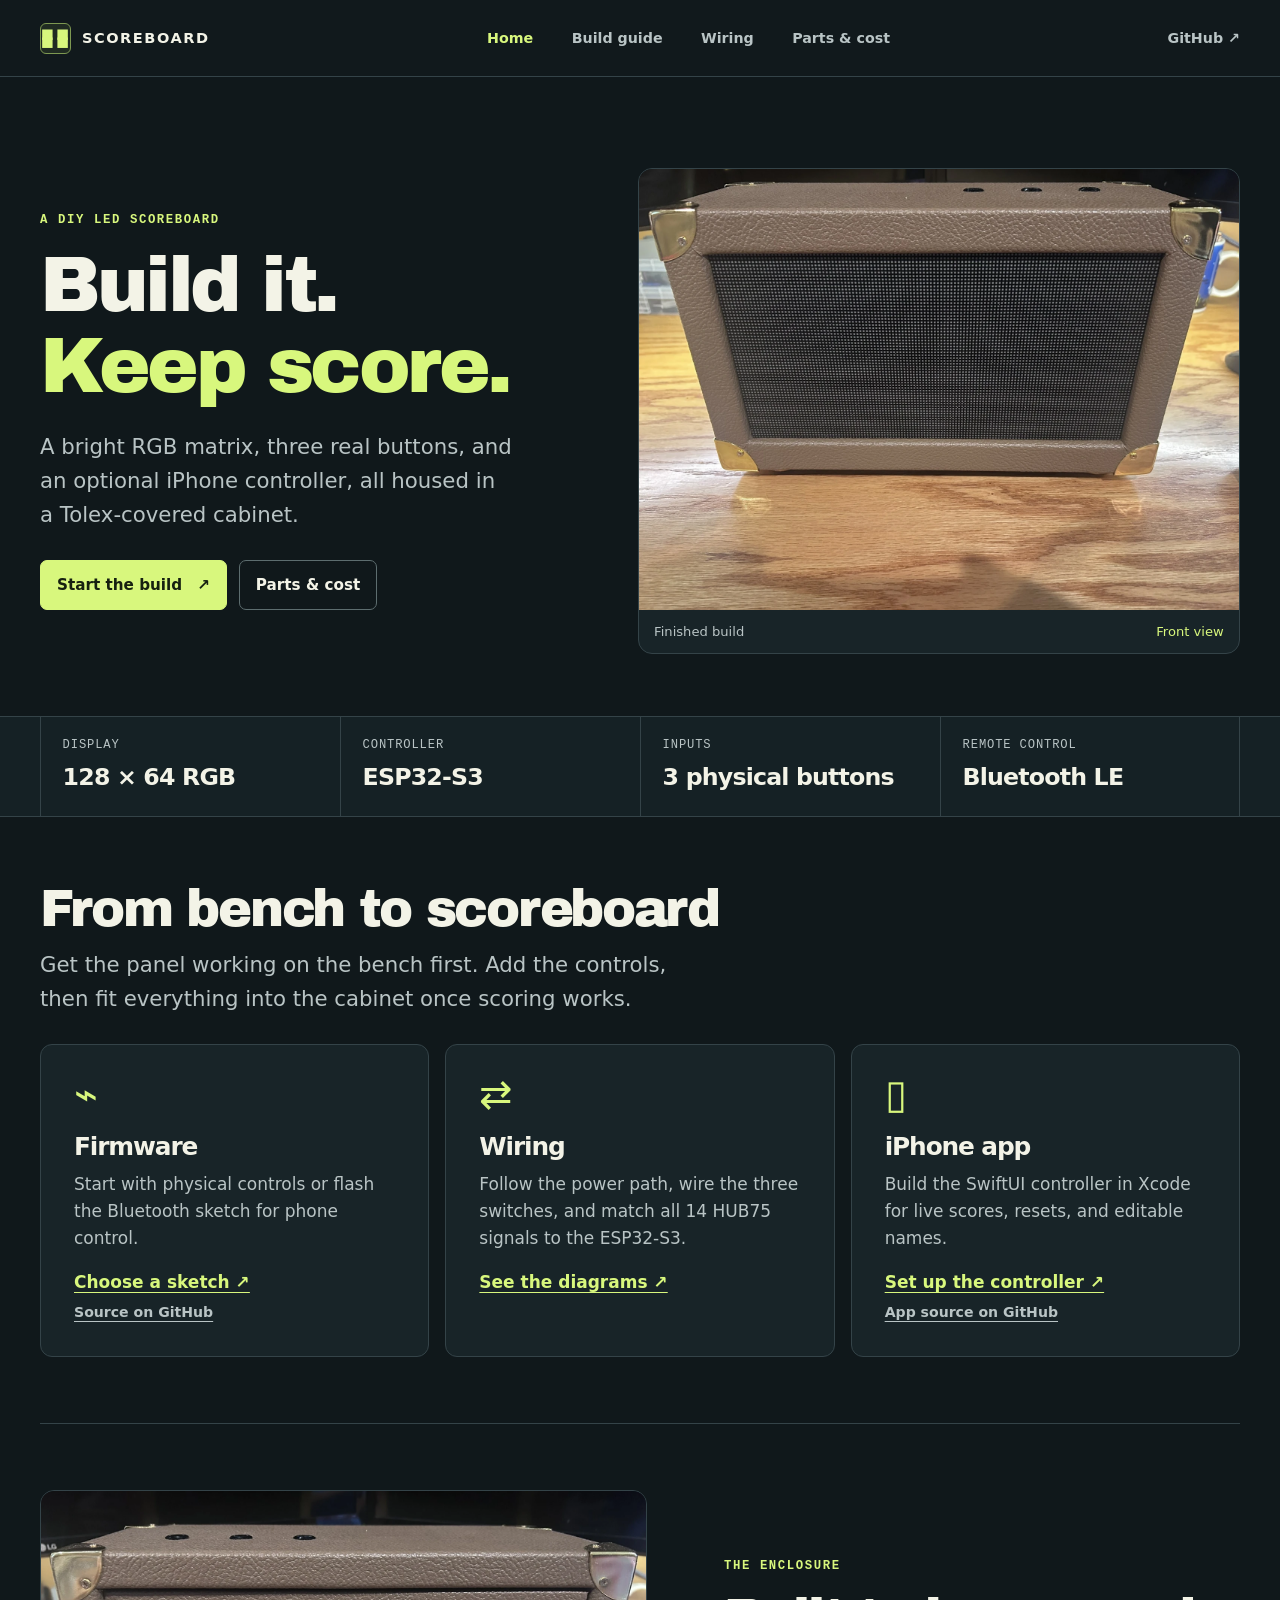
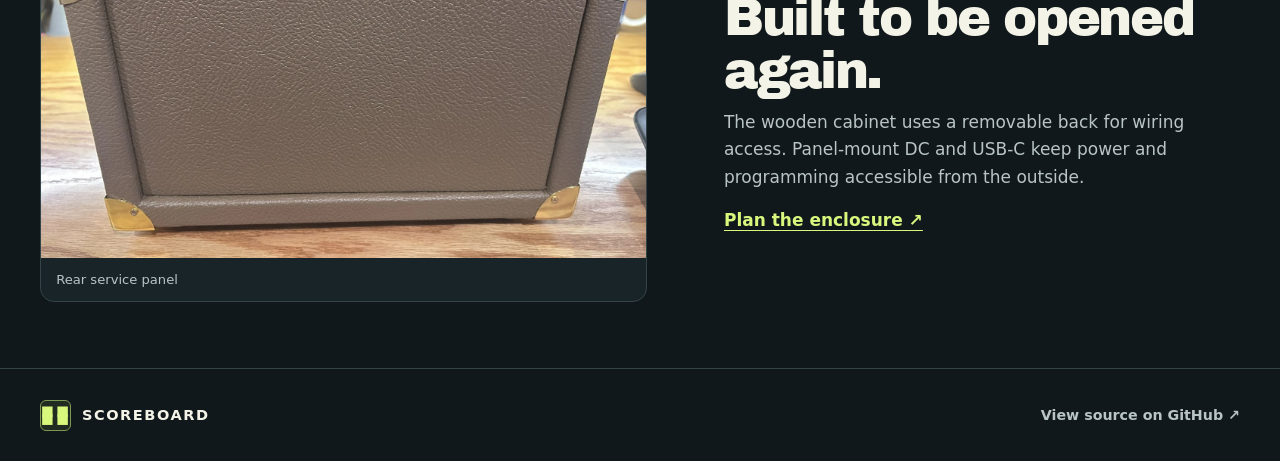
==== index.html @ 29d13664 "Build Scoreboard project website and builder guides" ====
<!doctype html>
<html lang="en"><head><meta charset="utf-8"><meta name="viewport" content="width=device-width, initial-scale=1">
<title>A DIY LED scoreboard · Scoreboard</title><meta name="description" content="Build a Tolex-covered LED scoreboard with an ESP32-S3 and an optional Bluetooth iPhone controller.">
<link rel="canonical" href="https://scoreboard.digitalmf.net/">
<meta property="og:title" content="A DIY LED scoreboard · Scoreboard"><meta property="og:description" content="Build a Tolex-covered LED scoreboard with an ESP32-S3 and an optional Bluetooth iPhone controller."><meta property="og:image" content="https://scoreboard.digitalmf.net/site-assets/scoreboard-front.webp">
<meta name="theme-color" content="#11191c"><link rel="icon" href="ios/ScoreboardController/ScoreboardController/Assets.xcassets/AppIcon.appiconset/AppIcon.png"><link rel="stylesheet" href="site-assets/site.css"></head><body>
<a class="skip" href="#content">Skip to content</a><header class="site-header"><div class="wrap header-inner">
<a class="brand" href="./"><span class="brand-mark" aria-hidden="true">▪▪<br>▪▪</span>SCOREBOARD</a><nav aria-label="Main navigation"><a href="./" aria-current="page">Home</a><a href="build.html">Build guide</a><a href="wiring.html">Wiring</a><a href="parts.html">Parts &amp; cost</a></nav>
<a class="source-link" href="https://github.com/mjf028/scoreboard-pages">GitHub <span aria-hidden="true">↗</span></a></div></header>
<main id="content">
<section class="wrap hero">
<div class="hero-copy"><p class="eyebrow">A DIY LED scoreboard</p><h1>Build it.<br><em>Keep score.</em></h1>
<p class="lede">A bright RGB matrix, three real buttons, and an optional iPhone controller, all housed in a Tolex-covered cabinet.</p>
<div class="actions"><a class="button primary" href="build.html">Start the build <span aria-hidden="true">↗</span></a><a class="button" href="parts.html">Parts &amp; cost</a></div></div>
<figure class="hero-photo"><img src="site-assets/scoreboard-front.webp" alt="Finished brown Tolex scoreboard with gold corner protectors and a dark LED matrix" fetchpriority="high"><figcaption>Finished build <span>Front view</span></figcaption></figure>
</section>
<div class="spec-band"><dl class="wrap specs"><div><dt>Display</dt><dd>128 × 64 RGB</dd></div><div><dt>Controller</dt><dd>ESP32-S3</dd></div><div><dt>Inputs</dt><dd>3 physical buttons</dd></div><div><dt>Remote control</dt><dd>Bluetooth LE</dd></div></dl></div>
<section class="wrap section"><h2>From bench to scoreboard</h2><p class="lede">Get the panel working on the bench first. Add the controls, then fit everything into the cabinet once scoring works.</p>
<div class="card-grid">
<article class="card"><span class="card-icon" aria-hidden="true">⌁</span><h3>Firmware</h3><p>Start with physical controls or flash the Bluetooth sketch for phone control.</p><a href="build.html#firmware">Choose a sketch ↗</a><a class="secondary-link" href="https://github.com/mjf028/scoreboard-pages/tree/main/firmware">Source on GitHub</a></article>
<article class="card"><span class="card-icon" aria-hidden="true">⇄</span><h3>Wiring</h3><p>Follow the power path, wire the three switches, and match all 14 HUB75 signals to the ESP32-S3.</p><a href="wiring.html">See the diagrams ↗</a></article>
<article class="card"><span class="card-icon" aria-hidden="true">▯</span><h3>iPhone app</h3><p>Build the SwiftUI controller in Xcode for live scores, resets, and editable names.</p><a href="build.html#iphone">Set up the controller ↗</a><a class="secondary-link" href="https://github.com/mjf028/scoreboard-pages/tree/main/ios/ScoreboardController">App source on GitHub</a></article>
</div></section>
<section class="wrap section feature"><figure class="detail-photo"><img src="site-assets/scoreboard-rear.webp" alt="Rear of the scoreboard showing the removable Tolex-covered service panel" loading="lazy"><figcaption>Rear service panel</figcaption></figure>
<div><p class="eyebrow">The enclosure</p><h2>Built to be opened again.</h2><p>The wooden cabinet uses a removable back for wiring access. Panel-mount DC and USB-C keep power and programming accessible from the outside.</p><a class="text-link" href="build.html#enclosure">Plan the enclosure ↗</a></div></section></main>
<footer><div class="wrap foot"><a class="brand" href="./"><span class="brand-mark" aria-hidden="true">▪▪<br>▪▪</span>SCOREBOARD</a><a href="https://github.com/mjf028/scoreboard-pages">View source on GitHub ↗</a></div></footer></body></html>
---- site-assets/site.css ----
:root{color-scheme:dark;--ink:#f3f3e7;--muted:#b9c4c5;--bg:#10181b;--surface:#182428;--line:#344348;--lime:#d8f77d;--blue:#a3d8f2;--max:1260px}
*{box-sizing:border-box}html{scroll-behavior:smooth}body{margin:0;background:var(--bg);color:var(--ink);font:17px/1.6 "Segoe UI",system-ui,sans-serif}a{color:var(--lime);text-underline-offset:4px}a:hover{color:#fff}a:focus-visible,button:focus-visible,input:focus-visible,summary:focus-visible{outline:2px solid var(--lime);outline-offset:4px}img{display:block;width:100%;height:auto}figure,dl,dd{margin:0}p{margin:0 0 1rem}h1,h2,h3{margin:0 0 .7rem;line-height:1.04;letter-spacing:-.045em}h1,h2{font-family:"Arial Black","Segoe UI",system-ui,sans-serif;font-weight:900}h1{font-size:clamp(3.25rem,7.7vw,7.75rem)}h1 em{color:var(--lime);font-style:normal}h2{font-size:clamp(2rem,4vw,3.55rem)}h3{font-size:1.55rem}button,input{font:inherit}code{color:var(--blue);overflow-wrap:anywhere}.wrap{width:min(var(--max),calc(100% - 80px));margin-inline:auto}
.skip{position:absolute;left:16px;top:8px;z-index:4;padding:8px 14px;background:var(--bg);transform:translateY(-180%)}.skip:focus{transform:none}.site-header{border-bottom:1px solid var(--line);background:#11191c}.header-inner,.foot{display:flex;align-items:center;justify-content:space-between;gap:18px;min-height:76px}.brand{display:inline-flex;align-items:center;gap:11px;font-weight:900;letter-spacing:.105em;font-size:.91rem;color:var(--ink);text-decoration:none;white-space:nowrap}.brand-mark{display:inline-grid;place-content:center;width:31px;height:31px;border:1px solid #7d9851;border-radius:6px;background:#202b22;color:var(--lime);font:700 21px/.37 system-ui;letter-spacing:1px}.header-inner nav{display:flex;align-items:center;gap:clamp(12px,3vw,40px)}.header-inner nav a,.source-link,.foot>a:last-child{font-size:.89rem;font-weight:650;text-decoration:none;color:var(--muted);white-space:nowrap}.header-inner nav a[aria-current],.source-link:hover,.header-inner nav a:hover{color:var(--lime)}
.hero{display:grid;grid-template-columns:.94fr 1.06fr;gap:clamp(24px,5vw,80px);align-items:center;padding:clamp(42px,7.1vw,106px) 0 62px}.hero-copy{min-width:0}.eyebrow{color:var(--lime);font:700 .77rem/1.4 ui-monospace,"Courier New",monospace;text-transform:uppercase;letter-spacing:.13em;margin:0 0 1rem}.lede{font-size:clamp(1.06rem,1.7vw,1.33rem);color:var(--muted);max-width:49ch}.hero .lede{max-width:35ch;margin-top:1.5rem}.actions{display:flex;gap:12px;flex-wrap:wrap;margin-top:1.7rem}.button{display:inline-flex;align-items:center;gap:15px;justify-content:center;padding:.75rem 1rem;min-height:47px;color:var(--ink);background:transparent;border:1px solid #5d6d6f;border-radius:7px;font-weight:750;font-size:.95rem;text-decoration:none;cursor:pointer}.button:hover{border-color:var(--lime);color:var(--lime)}.primary{background:var(--lime);border-color:var(--lime);color:#162010}.primary:hover{background:#e8ffac;color:#162010}
.hero-photo,.detail-photo,.diagram{border:1px solid var(--line);border-radius:14px;overflow:hidden;background:var(--surface)}.hero-photo img{aspect-ratio:1.36;object-fit:cover}.hero-photo figcaption,.detail-photo figcaption,.diagram figcaption{padding:.69rem .95rem;color:var(--muted);font-size:.82rem;display:flex;justify-content:space-between;gap:8px}.hero-photo figcaption span{color:var(--lime)}
.spec-band{background:#152125;border-block:1px solid var(--line)}.specs{display:grid;grid-template-columns:repeat(4,1fr)}.specs>div{padding:1.25rem 1.35rem;border-left:1px solid var(--line)}.specs>div:last-child{border-right:1px solid var(--line)}.specs dt{font:.76rem/1.35 ui-monospace,monospace;text-transform:uppercase;letter-spacing:.07em;color:var(--muted)}.specs dd{margin-top:5px;font-size:clamp(1rem,2vw,1.48rem);font-weight:800;letter-spacing:-.035em}
.section{padding-block:66px}.card-grid{display:grid;grid-template-columns:repeat(3,1fr);gap:16px;margin-top:28px}.card,.choice>div{padding:clamp(16px,2.7vw,33px);background:var(--surface);border:1px solid var(--line);border-radius:12px}.card-icon{display:block;color:var(--lime);font:2.5rem/1 ui-monospace,monospace;margin-bottom:16px}.card p,.feature p,.guide-content p,.guide-content li{color:var(--muted)}.card a,.text-link,.choice a{font-weight:750}.card .secondary-link{display:block;color:var(--muted);font-size:.88rem;margin-top:5px}.feature{display:grid;grid-template-columns:1fr .85fr;gap:clamp(24px,6vw,95px);align-items:center;border-top:1px solid var(--line)}.feature img{aspect-ratio:1.65;object-fit:cover}.feature .eyebrow{color:var(--lime)}footer{border-top:1px solid var(--line)}.foot{min-height:92px}
.intro{padding-block:58px 34px}.intro h1{font-size:clamp(3.15rem,6.6vw,6.2rem)}.intro .lede{max-width:63ch}.guide-layout{display:grid;grid-template-columns:190px minmax(0,850px);gap:clamp(25px,5vw,77px);padding-bottom:60px}.toc{align-self:start;position:sticky;top:25px;display:grid;gap:11px;padding:14px 0;border-top:1px solid var(--line)}.toc a{color:var(--muted);font-size:.93rem;text-decoration:none}.toc a:hover{color:var(--lime)}.guide-section{padding:28px 0 39px;border-top:1px solid var(--line);scroll-margin-top:20px}.guide-section h2{font-size:clamp(1.75rem,3.35vw,3rem)}.guide-section ol,.guide-section ul{padding-left:1.4rem}.guide-section li+li{margin-top:6px}.choice,.photo-pair{display:grid;grid-template-columns:1fr 1fr;gap:12px;margin:16px 0}.choice>div{padding:18px}.choice h3{font-size:1.13rem}.diagram{margin:19px 0}.diagram figcaption{border-top:1px solid var(--line)}details{margin-top:17px;border:1px solid var(--line);border-radius:8px;padding:12px 14px}summary{cursor:pointer;font-weight:700;color:var(--lime)}.photo-pair img,.pinout{border-radius:5px}.pinout{margin-top:13px}
.table-wrap{max-width:100%;overflow-x:auto;border:1px solid var(--line);border-radius:10px;margin:14px 0}table{border-collapse:collapse;width:100%;text-align:left;font-variant-numeric:tabular-nums}th,td{padding:.72rem .9rem;border-bottom:1px solid var(--line);vertical-align:top}thead th{background:#1d2a2f;color:var(--ink);font-size:.85rem;white-space:nowrap}tbody tr:nth-child(even){background:#152024}tbody tr:last-child>*{border-bottom:0}.pin-table{max-width:430px}.parts-section{padding-top:0}.budget{display:grid;grid-template-columns:minmax(170px,.6fr) 1fr;align-items:center;gap:22px;background:var(--surface);border:1px solid var(--line);border-radius:13px;padding:clamp(19px,3vw,35px);margin-bottom:24px}.budget-total{font-size:clamp(2.75rem,6vw,5rem);font-weight:900;letter-spacing:-.055em;line-height:1;color:var(--lime);margin-bottom:8px}.budget .button{min-height:38px;padding:.3rem .75rem}.small,#budget-detail,.parts-table small{color:var(--muted);font-size:.89rem}.parts-table small{display:block;font-weight:400}.parts-table th>a{font-size:.82rem}.parts-table input{width:6.3rem;padding:.35rem .5rem;border-radius:5px;border:1px solid #687c7f;background:#11191c;color:var(--ink)}.parts-table input:invalid{border-color:#ffb59a}.sr-only{position:absolute;width:1px;height:1px;overflow:hidden;clip-path:inset(50%);white-space:nowrap}
@media(max-width:1050px){.wrap{width:calc(100% - 52px)}.hero h1{font-size:clamp(3.05rem,7.7vw,6.2rem)}}@media(max-width:760px){.wrap{width:calc(100% - 34px)}.header-inner{flex-wrap:wrap;gap:0 16px;padding:12px 0;min-height:0}.header-inner nav{order:3;width:100%;justify-content:space-between;gap:6px;padding-top:12px}.header-inner nav a,.source-link{font-size:.82rem}.hero{grid-template-columns:1fr;padding:35px 0;gap:28px}.hero h1{font-size:clamp(3.7rem,12.3vw,6rem)}.specs{grid-template-columns:repeat(2,1fr)}.specs>div:nth-child(2){border-right:1px solid var(--line)}.specs>div:nth-child(n+3){border-top:1px solid var(--line)}.card-grid,.feature,.guide-layout{grid-template-columns:1fr}.section{padding-block:38px}.parts-section{padding-top:0}.toc{position:static;grid-template-columns:1fr 1fr}.guide-layout{gap:0}.intro{padding-top:39px}.parts-table th,.parts-table td{padding:.55rem .55rem}.parts-table input{width:4.65rem}}@media(max-width:450px){.choice,.budget{grid-template-columns:1fr}.foot>a:last-child{font-size:.77rem}.parts-table th:nth-child(3),.parts-table td:nth-child(3){display:none}.parts-table thead th{white-space:normal}.hero-photo figcaption,.detail-photo figcaption,.diagram figcaption{font-size:.78rem}}@media(prefers-reduced-motion:reduce){html{scroll-behavior:auto}}@media print{.site-header,footer,.toc,.skip{display:none}.wrap{width:100%}body,.spec-band,.guide-section{color:#000;background:#fff}.guide-content p,.guide-content li{color:#000}.guide-layout{display:block}.diagram{break-inside:avoid}a{color:#172e63}}
@font-face{font-family:"Archivo Black";src:url("archivo-black.ttf") format("truetype");font-style:normal;font-weight:900;font-display:swap}
h1,h2{font-family:"Archivo Black","Arial Black","Segoe UI",sans-serif;font-weight:900}
.hero h1{font-size:clamp(3rem,6.05vw,6.15rem)}
@media(max-width:760px){.hero h1{font-size:clamp(2.75rem,10.7vw,5.4rem)}}
@media(max-width:450px){.foot{flex-wrap:wrap;gap:9px 15px;padding-block:18px;min-height:0}.foot>a:last-child{white-space:normal}}
@media(max-width:760px){.guide-layout{grid-template-columns:minmax(0,1fr)}.guide-content{min-width:0}}
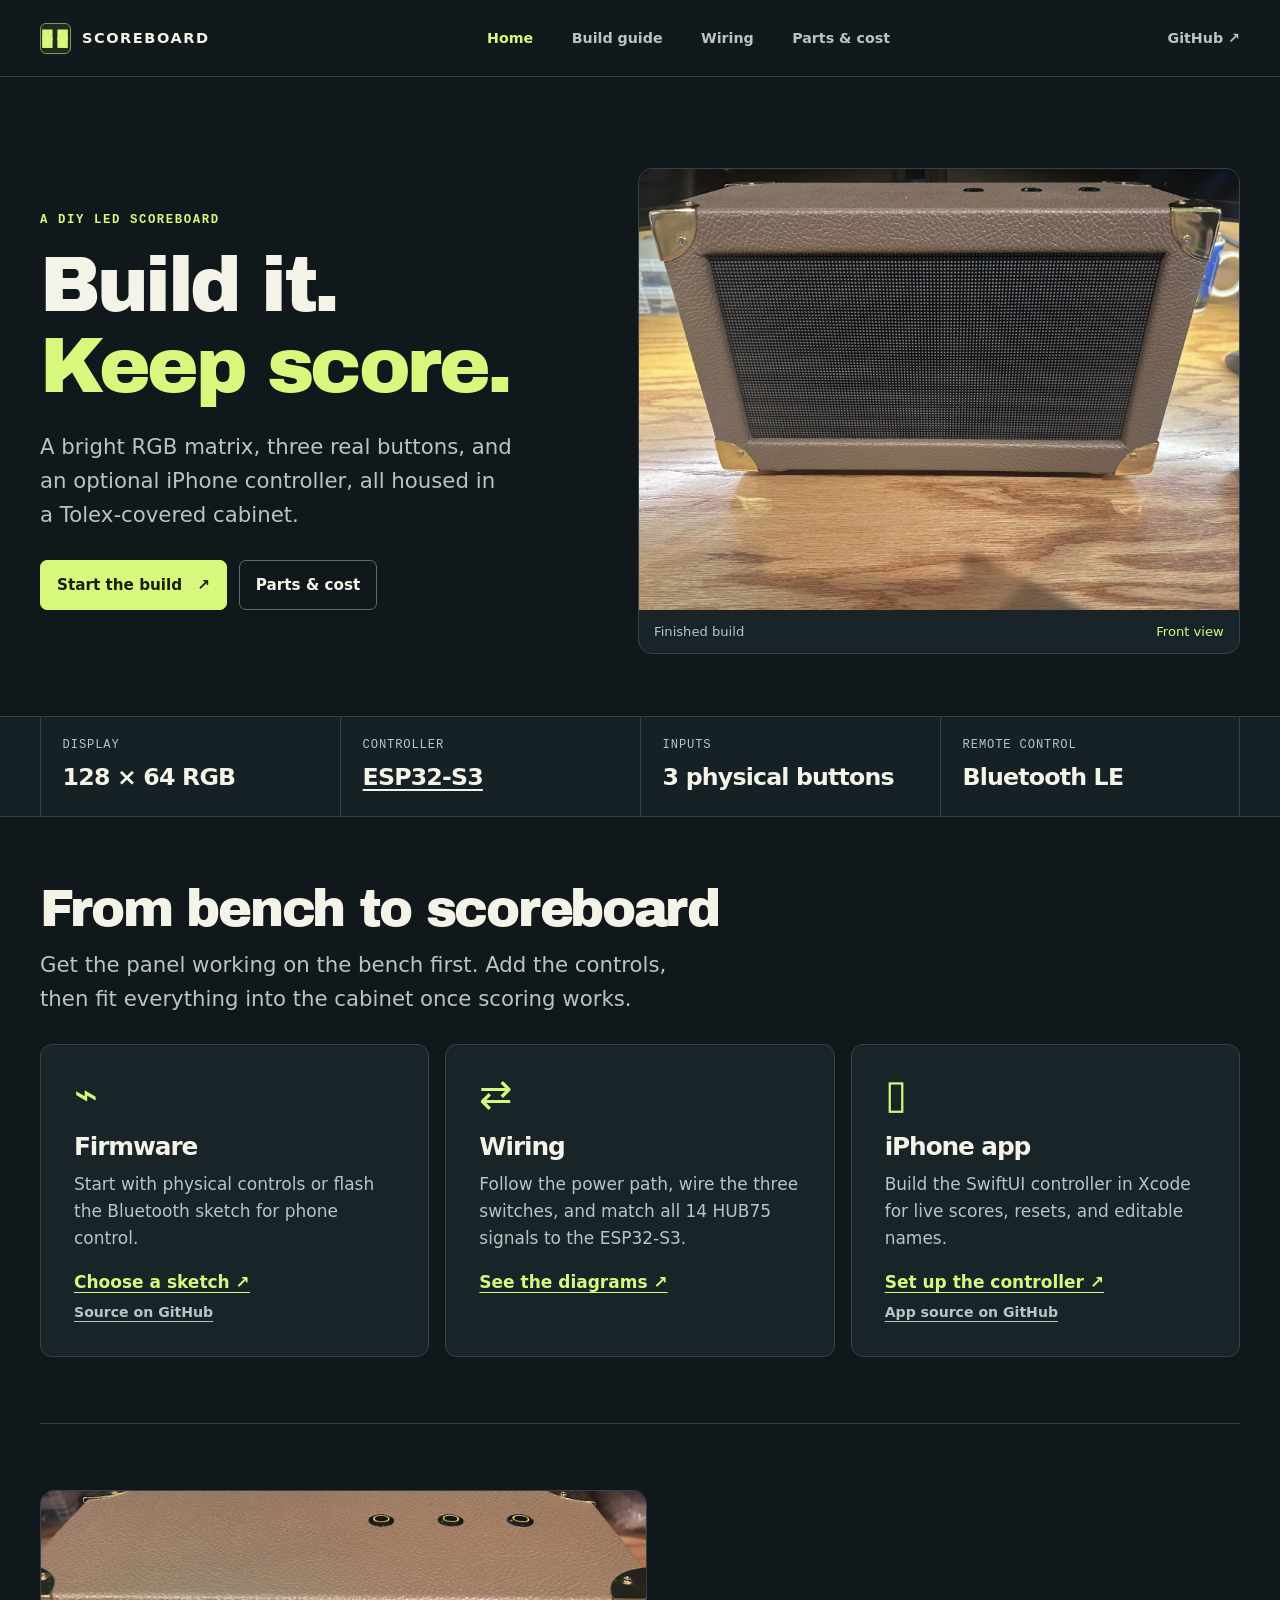
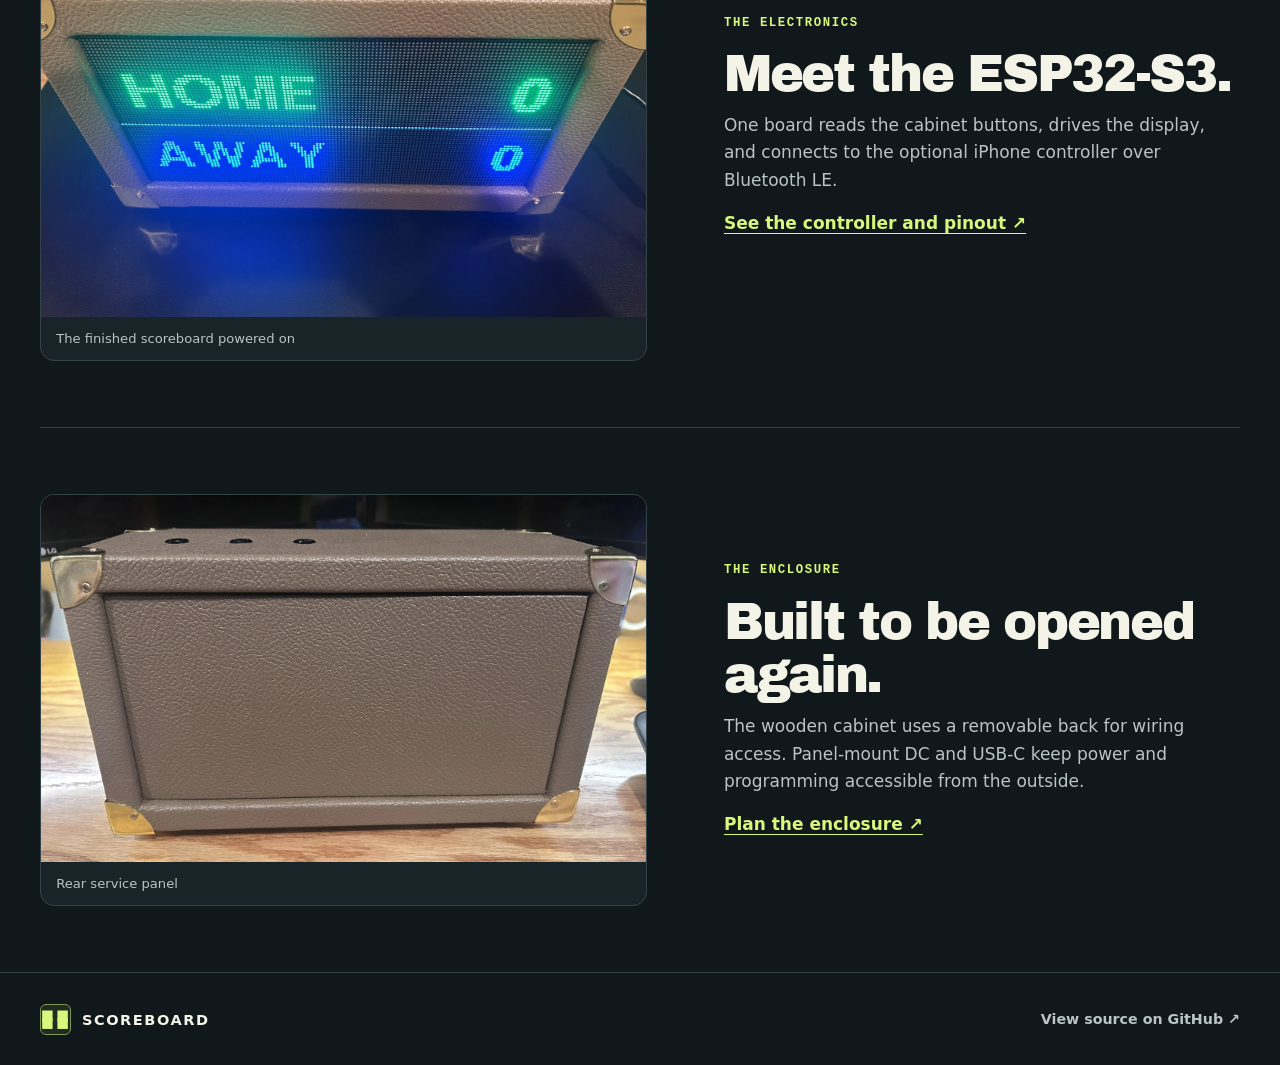
==== commit 739a6427: "Feature ESP32-S3 and restore original scoreboard photos" ====
--- a/index.html
+++ b/index.html
@@ -14,13 +14,16 @@
 <div class="actions"><a class="button primary" href="build.html">Start the build <span aria-hidden="true">↗</span></a><a class="button" href="parts.html">Parts &amp; cost</a></div></div>
 <figure class="hero-photo"><img src="site-assets/scoreboard-front.webp" alt="Finished brown Tolex scoreboard with gold corner protectors and a dark LED matrix" fetchpriority="high"><figcaption>Finished build <span>Front view</span></figcaption></figure>
 </section>
-<div class="spec-band"><dl class="wrap specs"><div><dt>Display</dt><dd>128 × 64 RGB</dd></div><div><dt>Controller</dt><dd>ESP32-S3</dd></div><div><dt>Inputs</dt><dd>3 physical buttons</dd></div><div><dt>Remote control</dt><dd>Bluetooth LE</dd></div></dl></div>
+<div class="spec-band"><dl class="wrap specs"><div><dt>Display</dt><dd>128 × 64 RGB</dd></div><div><dt>Controller</dt><dd><a href="parts.html#esp32">ESP32-S3</a></dd></div><div><dt>Inputs</dt><dd>3 physical buttons</dd></div><div><dt>Remote control</dt><dd>Bluetooth LE</dd></div></dl></div>
 <section class="wrap section"><h2>From bench to scoreboard</h2><p class="lede">Get the panel working on the bench first. Add the controls, then fit everything into the cabinet once scoring works.</p>
 <div class="card-grid">
 <article class="card"><span class="card-icon" aria-hidden="true">⌁</span><h3>Firmware</h3><p>Start with physical controls or flash the Bluetooth sketch for phone control.</p><a href="build.html#firmware">Choose a sketch ↗</a><a class="secondary-link" href="https://github.com/mjf028/scoreboard-pages/tree/main/firmware">Source on GitHub</a></article>
 <article class="card"><span class="card-icon" aria-hidden="true">⇄</span><h3>Wiring</h3><p>Follow the power path, wire the three switches, and match all 14 HUB75 signals to the ESP32-S3.</p><a href="wiring.html">See the diagrams ↗</a></article>
 <article class="card"><span class="card-icon" aria-hidden="true">▯</span><h3>iPhone app</h3><p>Build the SwiftUI controller in Xcode for live scores, resets, and editable names.</p><a href="build.html#iphone">Set up the controller ↗</a><a class="secondary-link" href="https://github.com/mjf028/scoreboard-pages/tree/main/ios/ScoreboardController">App source on GitHub</a></article>
 </div></section>
+<section class="wrap section feature"><figure class="detail-photo powered-photo"><img src="site-assets/scoreboard-powered.webp" alt="Powered-on Tolex-covered scoreboard with HOME in green and AWAY in blue" loading="lazy"><figcaption>The finished scoreboard powered on</figcaption></figure><div><p class="eyebrow">The electronics</p><h2>Meet the ESP32-S3.</h2><p>One board reads the cabinet buttons, drives the display, and connects to the optional iPhone controller over Bluetooth LE.</p><a class="text-link" href="parts.html#esp32">See the controller and pinout ↗</a></div></section>
 <section class="wrap section feature"><figure class="detail-photo"><img src="site-assets/scoreboard-rear.webp" alt="Rear of the scoreboard showing the removable Tolex-covered service panel" loading="lazy"><figcaption>Rear service panel</figcaption></figure>
 <div><p class="eyebrow">The enclosure</p><h2>Built to be opened again.</h2><p>The wooden cabinet uses a removable back for wiring access. Panel-mount DC and USB-C keep power and programming accessible from the outside.</p><a class="text-link" href="build.html#enclosure">Plan the enclosure ↗</a></div></section></main>
-<footer><div class="wrap foot"><a class="brand" href="./"><span class="brand-mark" aria-hidden="true">▪▪<br>▪▪</span>SCOREBOARD</a><a href="https://github.com/mjf028/scoreboard-pages">View source on GitHub ↗</a></div></footer></body></html>+<footer><div class="wrap foot"><a class="brand" href="./"><span class="brand-mark" aria-hidden="true">▪▪<br>▪▪</span>SCOREBOARD</a><a href="https://github.com/mjf028/scoreboard-pages">View source on GitHub ↗</a></div></footer>
+<!-- Cloudflare Web Analytics --><script type='module' src='https://static.cloudflareinsights.com/beacon.min.js' data-cf-beacon='{"token": "d1feea019e6846b0bd269b7d768b5234"}'></script><!-- End Cloudflare Web Analytics -->
+</body></html>
--- a/site-assets/site.css
+++ b/site-assets/site.css
@@ -14,3 +14,9 @@
 @media(max-width:760px){.hero h1{font-size:clamp(2.75rem,10.7vw,5.4rem)}}
 @media(max-width:450px){.foot{flex-wrap:wrap;gap:9px 15px;padding-block:18px;min-height:0}.foot>a:last-child{white-space:normal}}
 @media(max-width:760px){.guide-layout{grid-template-columns:minmax(0,1fr)}.guide-content{min-width:0}}
+
+.board-feature{display:grid;grid-template-columns:minmax(0,1fr) minmax(0,.72fr);gap:clamp(22px,4vw,65px);align-items:center;padding:clamp(18px,3vw,38px);border:1px solid var(--line);border-radius:13px;margin-bottom:24px;background:var(--surface)}
+.board-feature p:not(.eyebrow),.board-specs dt{color:var(--muted)}.board-feature .detail-photo img{aspect-ratio:943/747;object-fit:contain;background:#fff}
+.board-specs{display:grid;grid-template-columns:repeat(3,minmax(0,1fr));gap:8px;margin-top:16px}.board-specs dt{font-size:.8rem}.board-specs dd{font-weight:750}
+.component-photos,.iphone-feature{display:grid;grid-template-columns:repeat(2,minmax(0,1fr));gap:16px;align-items:start;margin:22px 0}.component-photos img{aspect-ratio:1.7;object-fit:cover}.iphone-feature{grid-template-columns:minmax(0,230px) minmax(0,1fr);gap:24px}.iphone-feature figure{max-width:265px}.feature .powered-photo img{aspect-ratio:1.42}.specs dd a{color:inherit}.board-feature[id]{scroll-margin-top:20px}
+@media(max-width:650px){.board-feature,.component-photos,.iphone-feature{grid-template-columns:minmax(0,1fr)}}
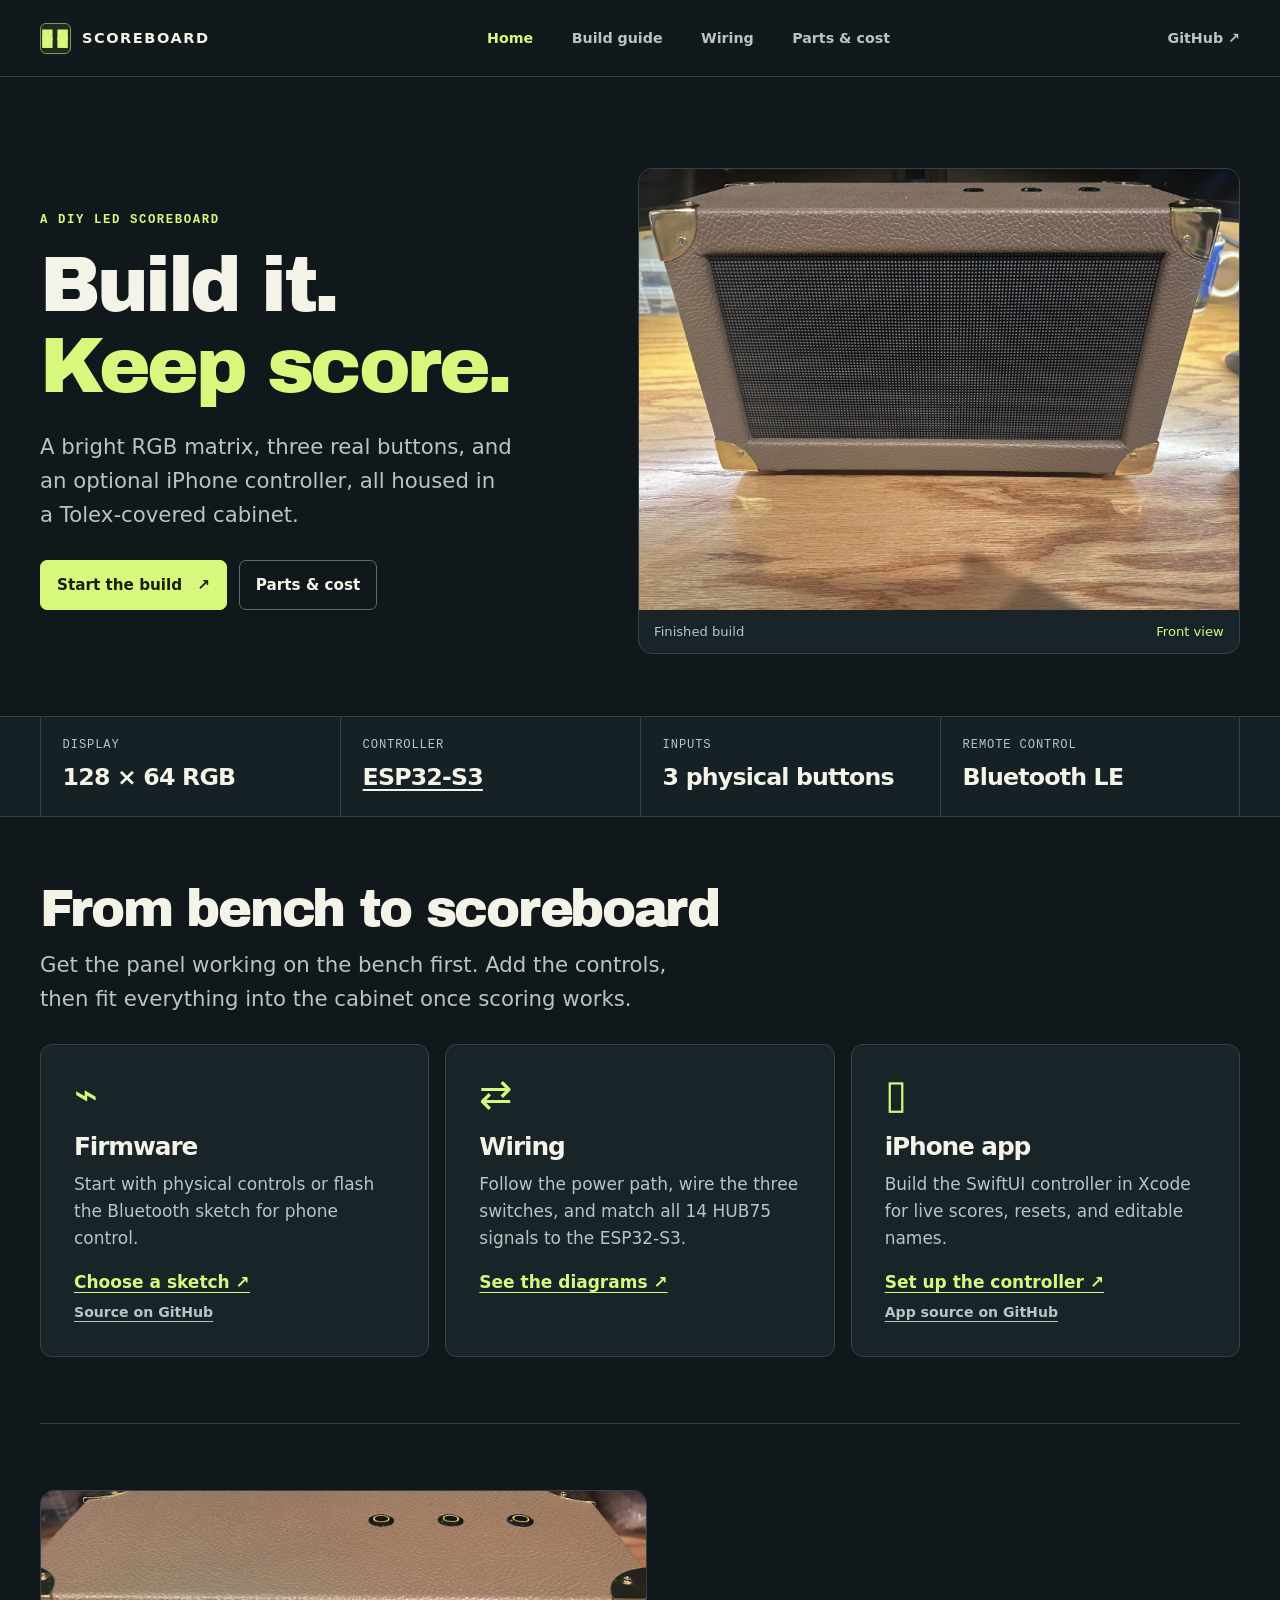
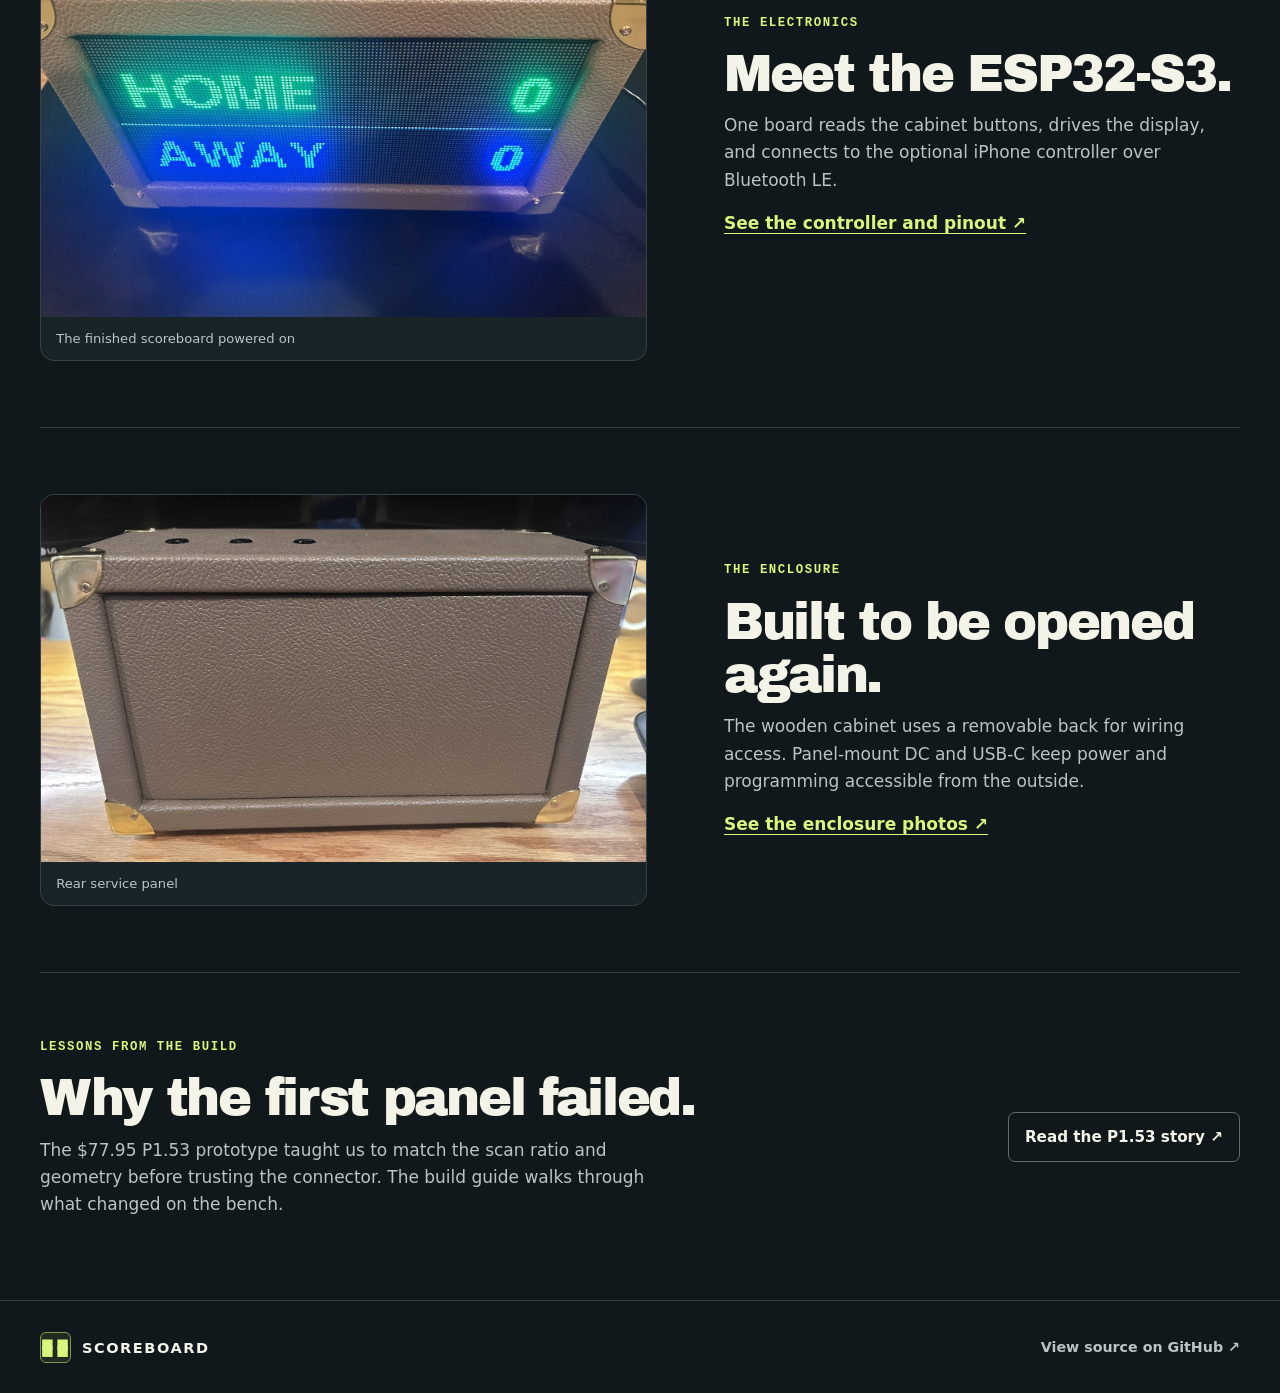
==== commit 3f26c3c4: "Show the finished wiring and document the P1.53 prototype" ====
--- a/index.html
+++ b/index.html
@@ -23,7 +23,8 @@
 </div></section>
 <section class="wrap section feature"><figure class="detail-photo powered-photo"><img src="site-assets/scoreboard-powered.webp" alt="Powered-on Tolex-covered scoreboard with HOME in green and AWAY in blue" loading="lazy"><figcaption>The finished scoreboard powered on</figcaption></figure><div><p class="eyebrow">The electronics</p><h2>Meet the ESP32-S3.</h2><p>One board reads the cabinet buttons, drives the display, and connects to the optional iPhone controller over Bluetooth LE.</p><a class="text-link" href="parts.html#esp32">See the controller and pinout ↗</a></div></section>
 <section class="wrap section feature"><figure class="detail-photo"><img src="site-assets/scoreboard-rear.webp" alt="Rear of the scoreboard showing the removable Tolex-covered service panel" loading="lazy"><figcaption>Rear service panel</figcaption></figure>
-<div><p class="eyebrow">The enclosure</p><h2>Built to be opened again.</h2><p>The wooden cabinet uses a removable back for wiring access. Panel-mount DC and USB-C keep power and programming accessible from the outside.</p><a class="text-link" href="build.html#enclosure">Plan the enclosure ↗</a></div></section></main>
+<div><p class="eyebrow">The enclosure</p><h2>Built to be opened again.</h2><p>The wooden cabinet uses a removable back for wiring access. Panel-mount DC and USB-C keep power and programming accessible from the outside.</p><a class="text-link" href="build.html#enclosure">See the enclosure photos ↗</a></div></section>
+<section class="wrap section build-lesson"><div><p class="eyebrow">Lessons from the build</p><h2>Why the first panel failed.</h2><p>The $77.95 P1.53 prototype taught us to match the scan ratio and geometry before trusting the connector. The build guide walks through what changed on the bench.</p></div><a class="button" href="build.html#panel-history">Read the P1.53 story ↗</a></section></main>
 <footer><div class="wrap foot"><a class="brand" href="./"><span class="brand-mark" aria-hidden="true">▪▪<br>▪▪</span>SCOREBOARD</a><a href="https://github.com/mjf028/scoreboard-pages">View source on GitHub ↗</a></div></footer>
 <!-- Cloudflare Web Analytics --><script type='module' src='https://static.cloudflareinsights.com/beacon.min.js' data-cf-beacon='{"token": "d1feea019e6846b0bd269b7d768b5234"}'></script><!-- End Cloudflare Web Analytics -->
 </body></html>
--- a/site-assets/site.css
+++ b/site-assets/site.css
@@ -20,3 +20,10 @@
 .board-specs{display:grid;grid-template-columns:repeat(3,minmax(0,1fr));gap:8px;margin-top:16px}.board-specs dt{font-size:.8rem}.board-specs dd{font-weight:750}
 .component-photos,.iphone-feature{display:grid;grid-template-columns:repeat(2,minmax(0,1fr));gap:16px;align-items:start;margin:22px 0}.component-photos img{aspect-ratio:1.7;object-fit:cover}.iphone-feature{grid-template-columns:minmax(0,230px) minmax(0,1fr);gap:24px}.iphone-feature figure{max-width:265px}.feature .powered-photo img{aspect-ratio:1.42}.specs dd a{color:inherit}.board-feature[id]{scroll-margin-top:20px}
 @media(max-width:650px){.board-feature,.component-photos,.iphone-feature{grid-template-columns:minmax(0,1fr)}}
+
+.part-photo{display:block;width:min(100%,12rem);margin:.5rem 0;border-radius:8px;overflow:hidden;background:#fff}.part-photo img{aspect-ratio:1.45;object-fit:contain;padding:5px}
+
+.build-gallery,.wiring-gallery{display:grid;gap:14px;margin:20px 0;align-items:stretch}.build-gallery{grid-template-columns:minmax(0,.66fr) minmax(0,1fr)}.wiring-gallery{grid-template-columns:repeat(2,minmax(0,1fr))}
+.build-photo{display:flex;flex-direction:column}.build-photo>a{display:block;flex:1;background:#171c1e}.build-photo img{height:100%;max-height:380px;aspect-ratio:1.3;object-fit:contain}.build-photo figcaption{border-top:1px solid var(--line)}.build-photo.side-ports img{aspect-ratio:1}
+.panel-compare strong{color:var(--lime)}.panel-compare p{margin-bottom:.4rem}.build-lesson{display:flex;align-items:center;justify-content:space-between;gap:20px;border-top:1px solid var(--line)}.build-lesson p:not(.eyebrow){max-width:59ch;color:var(--muted)}.build-lesson>.button{flex-shrink:0}
+@media(max-width:700px){.build-gallery,.wiring-gallery{grid-template-columns:minmax(0,1fr)}.build-lesson{align-items:flex-start;flex-direction:column}}
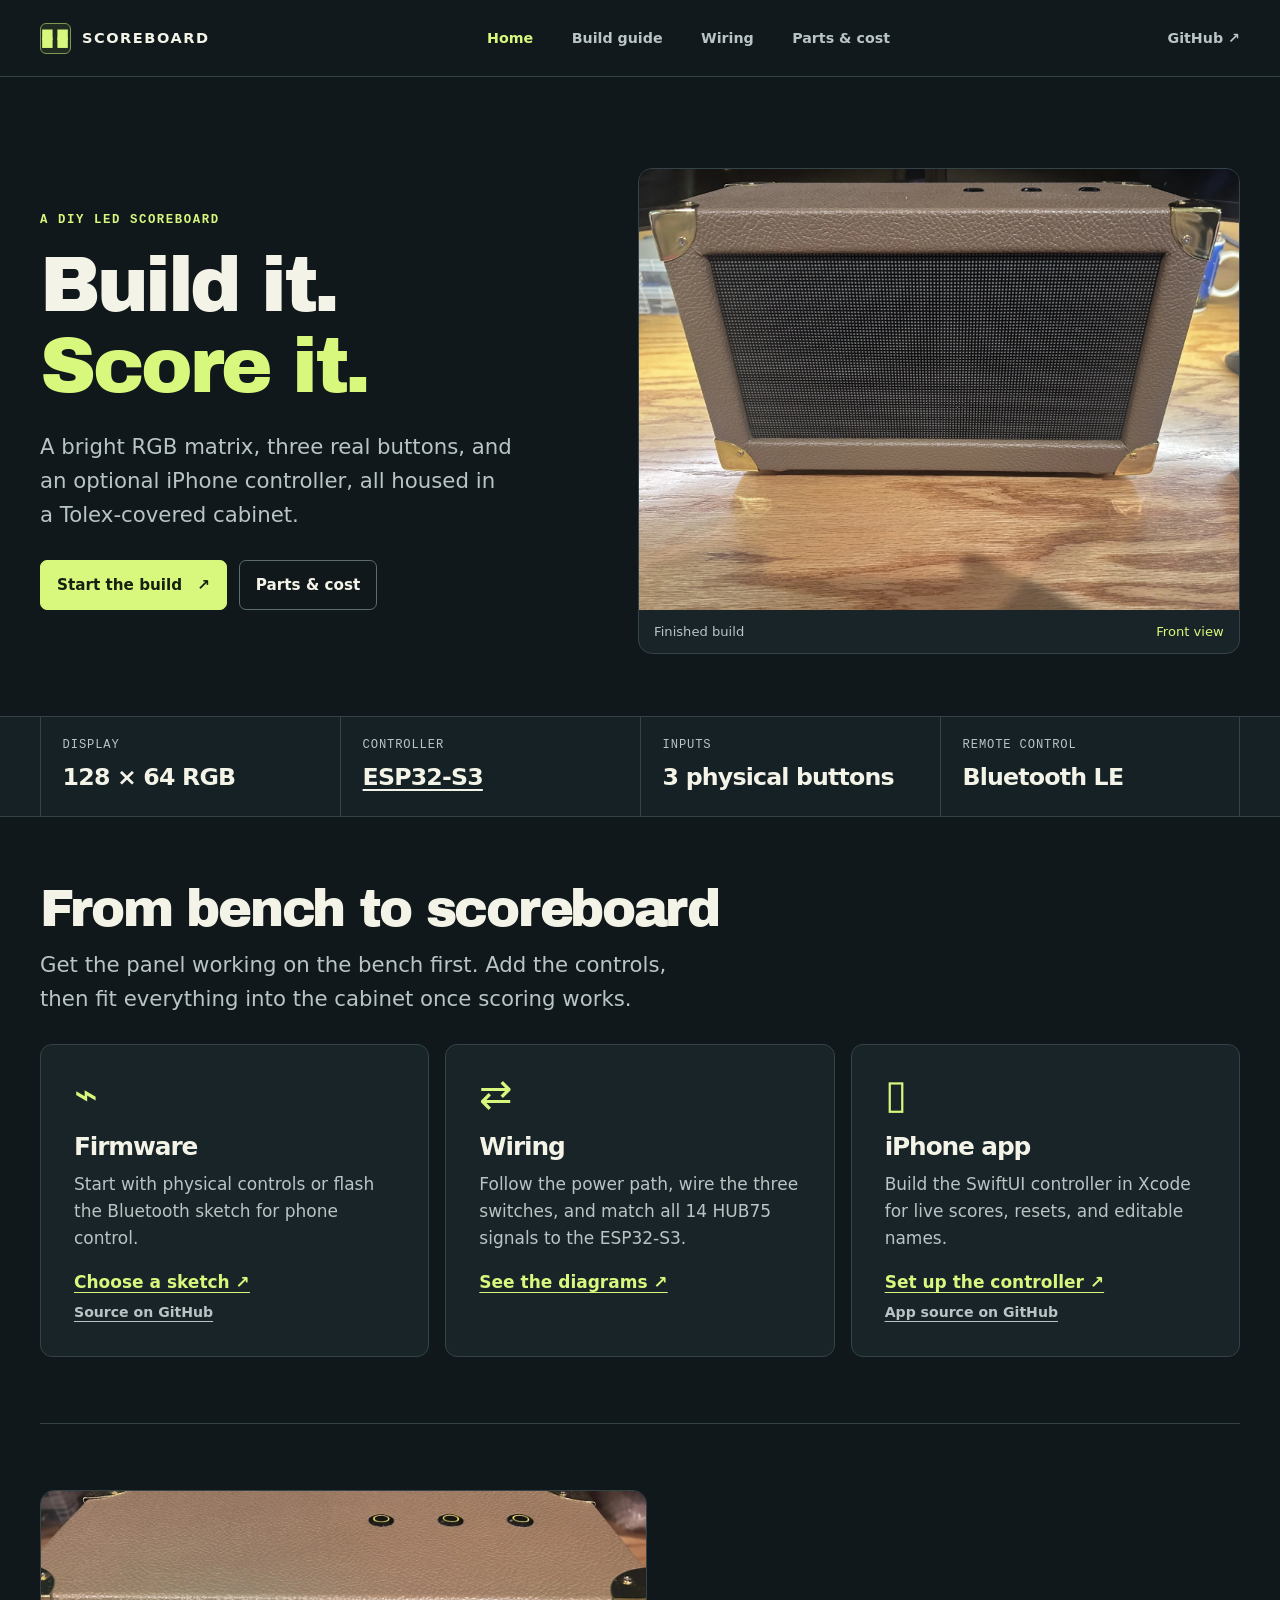
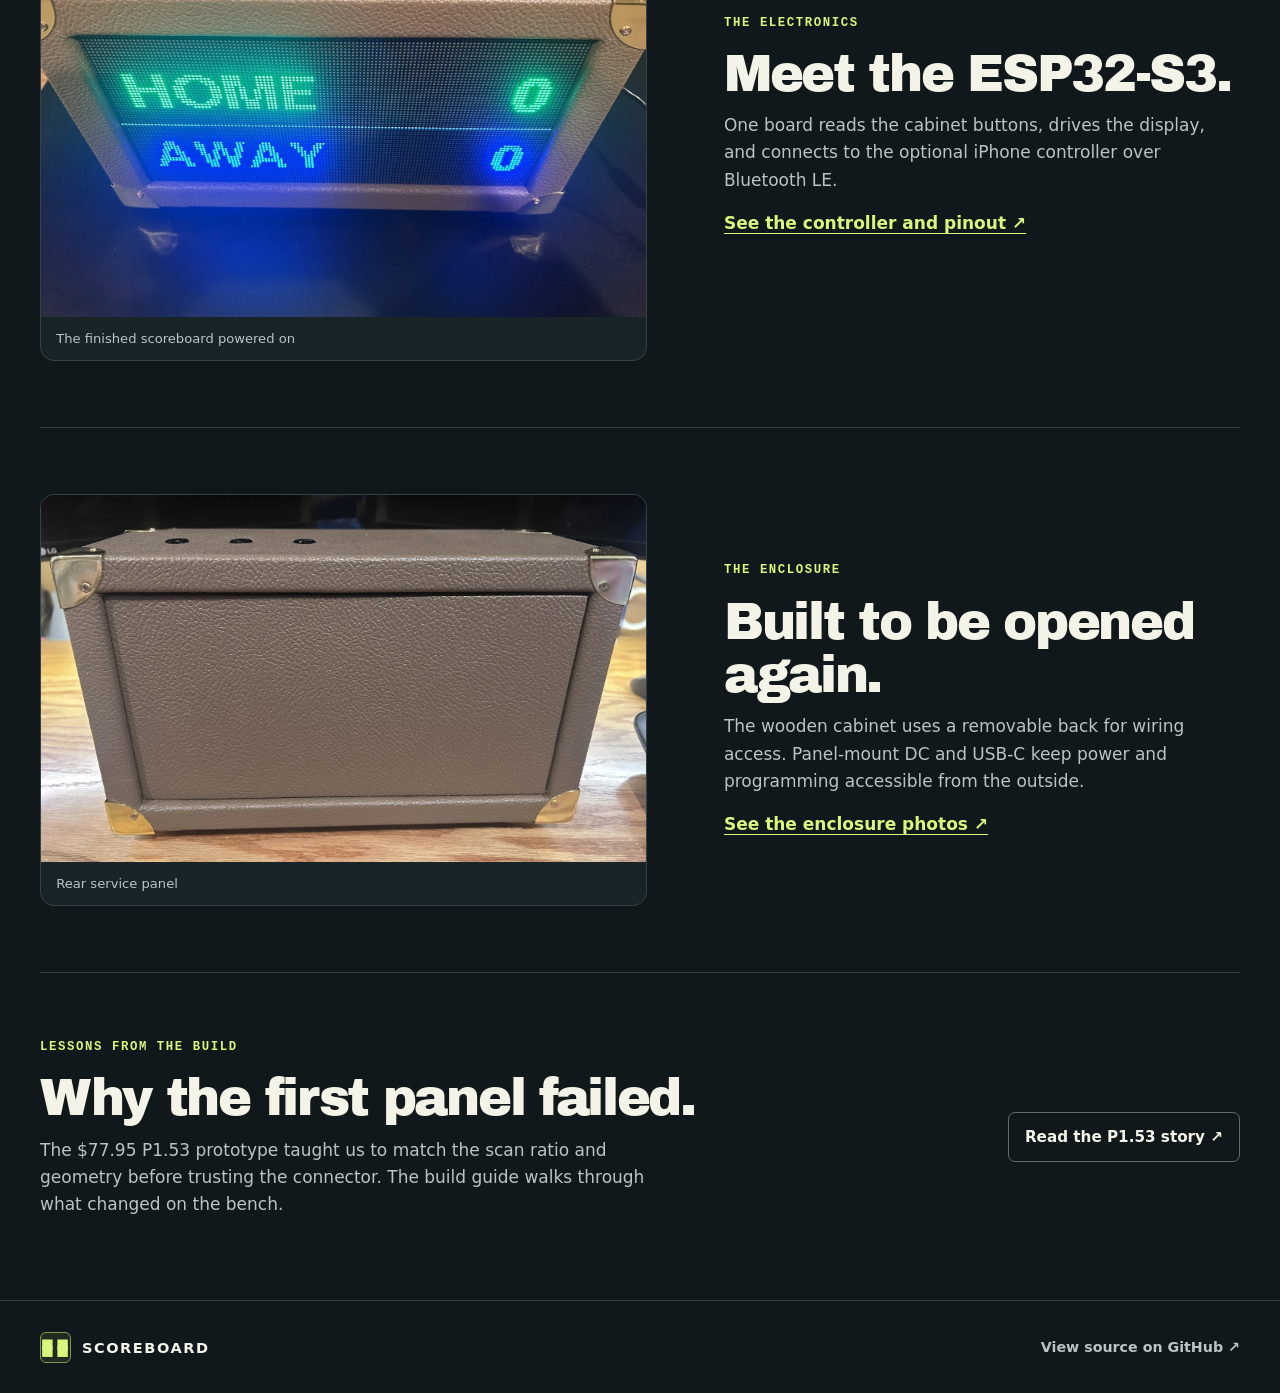
==== commit 2063ba05: "Update the homepage headline" ====
--- a/index.html
+++ b/index.html
@@ -9,7 +9,7 @@
 <a class="source-link" href="https://github.com/mjf028/scoreboard-pages">GitHub <span aria-hidden="true">↗</span></a></div></header>
 <main id="content">
 <section class="wrap hero">
-<div class="hero-copy"><p class="eyebrow">A DIY LED scoreboard</p><h1>Build it.<br><em>Keep score.</em></h1>
+<div class="hero-copy"><p class="eyebrow">A DIY LED scoreboard</p><h1>Build it.<br><em>Score it.</em></h1>
 <p class="lede">A bright RGB matrix, three real buttons, and an optional iPhone controller, all housed in a Tolex-covered cabinet.</p>
 <div class="actions"><a class="button primary" href="build.html">Start the build <span aria-hidden="true">↗</span></a><a class="button" href="parts.html">Parts &amp; cost</a></div></div>
 <figure class="hero-photo"><img src="site-assets/scoreboard-front.webp" alt="Finished brown Tolex scoreboard with gold corner protectors and a dark LED matrix" fetchpriority="high"><figcaption>Finished build <span>Front view</span></figcaption></figure>
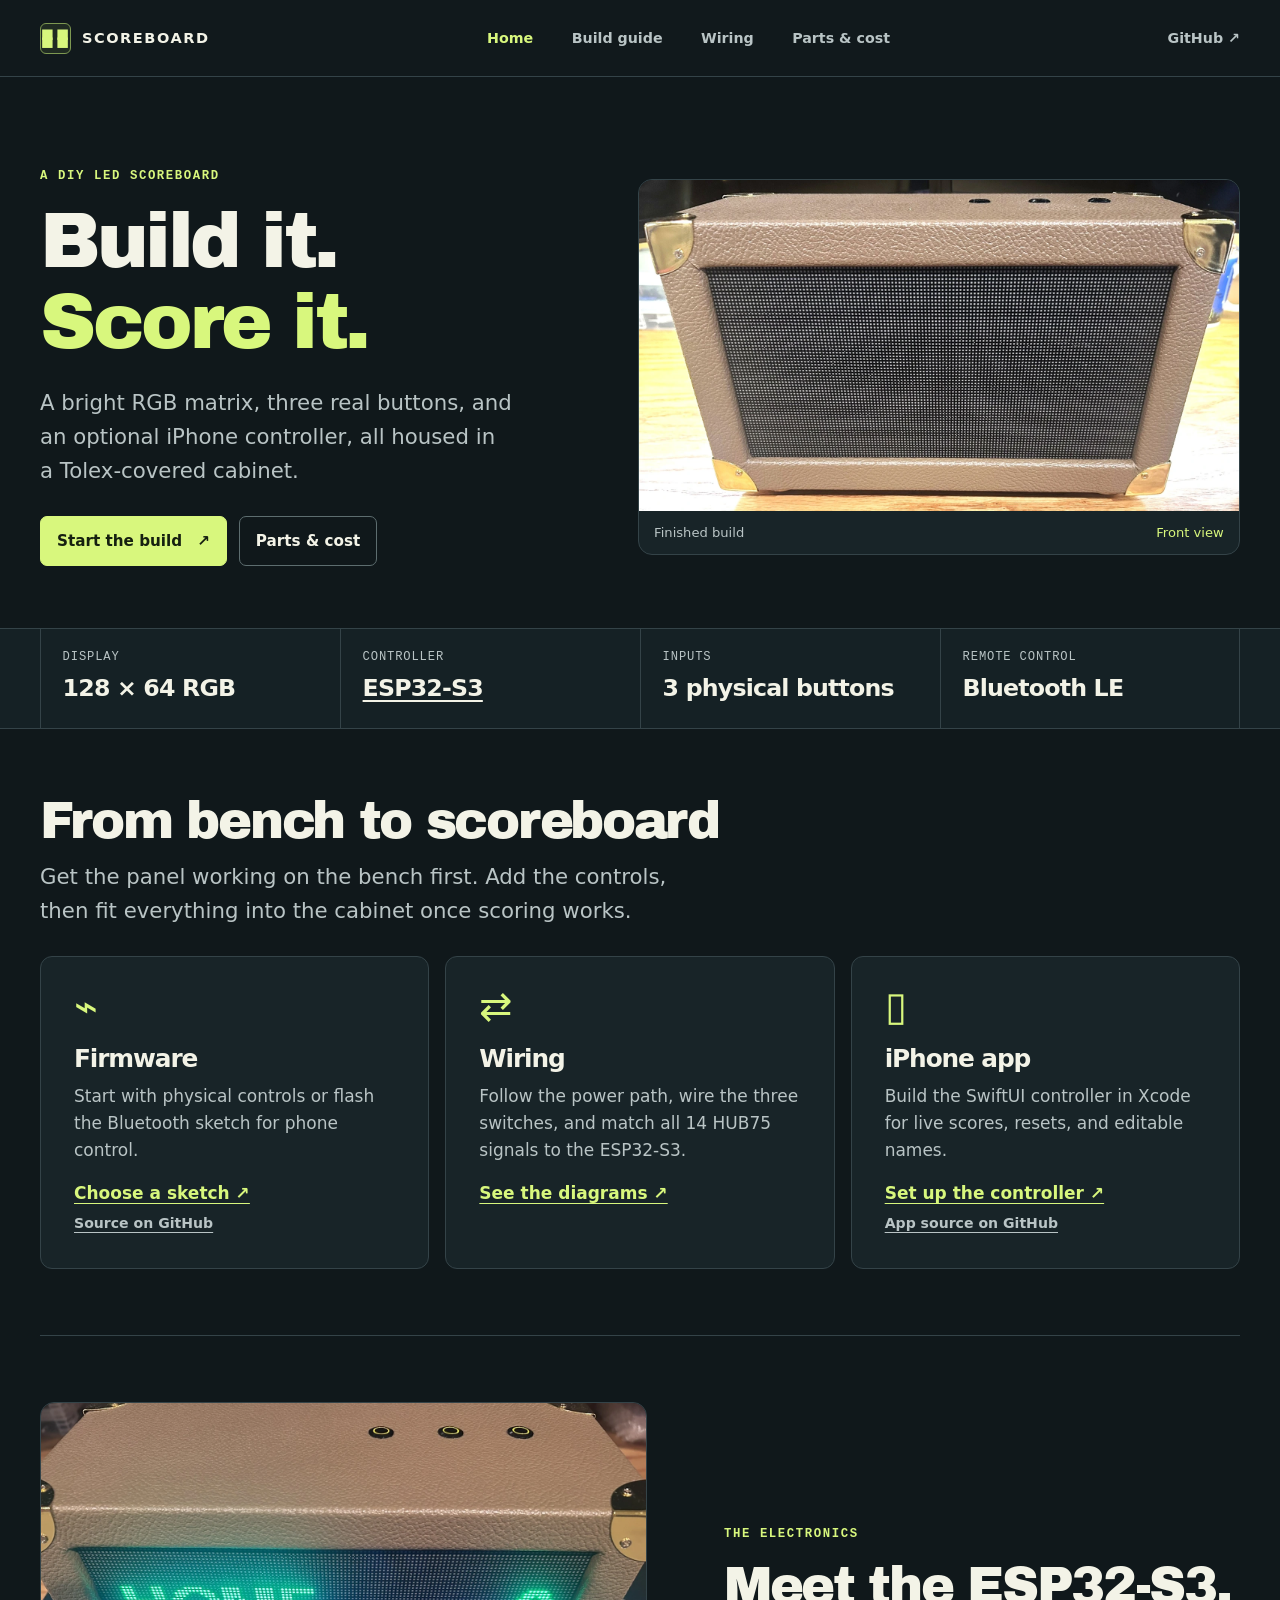
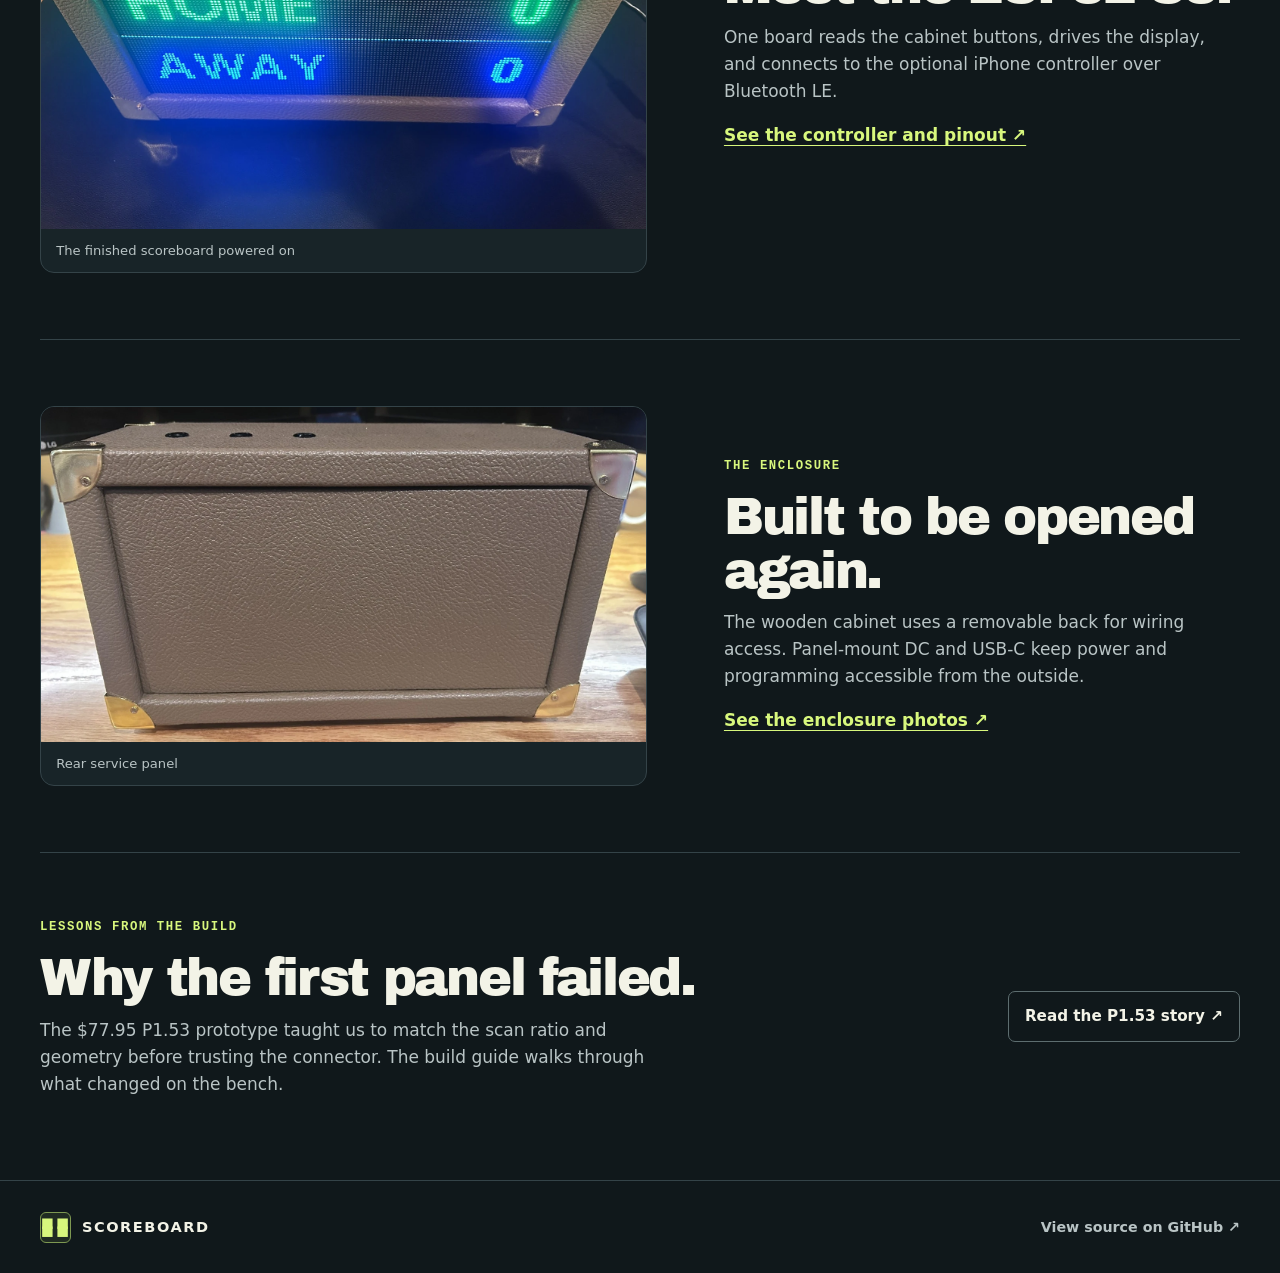
==== commit cf87216e: "Use the updated scoreboard photo crops on the site" ====
--- a/index.html
+++ b/index.html
@@ -2,7 +2,7 @@
 <html lang="en"><head><meta charset="utf-8"><meta name="viewport" content="width=device-width, initial-scale=1">
 <title>A DIY LED scoreboard · Scoreboard</title><meta name="description" content="Build a Tolex-covered LED scoreboard with an ESP32-S3 and an optional Bluetooth iPhone controller.">
 <link rel="canonical" href="https://scoreboard.digitalmf.net/">
-<meta property="og:title" content="A DIY LED scoreboard · Scoreboard"><meta property="og:description" content="Build a Tolex-covered LED scoreboard with an ESP32-S3 and an optional Bluetooth iPhone controller."><meta property="og:image" content="https://scoreboard.digitalmf.net/site-assets/scoreboard-front.webp">
+<meta property="og:title" content="A DIY LED scoreboard · Scoreboard"><meta property="og:description" content="Build a Tolex-covered LED scoreboard with an ESP32-S3 and an optional Bluetooth iPhone controller."><meta property="og:image" content="https://scoreboard.digitalmf.net/site-assets/scoreboard-front.webp?v=b57e929">
 <meta name="theme-color" content="#11191c"><link rel="icon" href="ios/ScoreboardController/ScoreboardController/Assets.xcassets/AppIcon.appiconset/AppIcon.png"><link rel="stylesheet" href="site-assets/site.css"></head><body>
 <a class="skip" href="#content">Skip to content</a><header class="site-header"><div class="wrap header-inner">
 <a class="brand" href="./"><span class="brand-mark" aria-hidden="true">▪▪<br>▪▪</span>SCOREBOARD</a><nav aria-label="Main navigation"><a href="./" aria-current="page">Home</a><a href="build.html">Build guide</a><a href="wiring.html">Wiring</a><a href="parts.html">Parts &amp; cost</a></nav>
@@ -12,7 +12,7 @@
 <div class="hero-copy"><p class="eyebrow">A DIY LED scoreboard</p><h1>Build it.<br><em>Score it.</em></h1>
 <p class="lede">A bright RGB matrix, three real buttons, and an optional iPhone controller, all housed in a Tolex-covered cabinet.</p>
 <div class="actions"><a class="button primary" href="build.html">Start the build <span aria-hidden="true">↗</span></a><a class="button" href="parts.html">Parts &amp; cost</a></div></div>
-<figure class="hero-photo"><img src="site-assets/scoreboard-front.webp" alt="Finished brown Tolex scoreboard with gold corner protectors and a dark LED matrix" fetchpriority="high"><figcaption>Finished build <span>Front view</span></figcaption></figure>
+<figure class="hero-photo"><img src="site-assets/scoreboard-front.webp?v=b57e929" alt="Finished brown Tolex scoreboard with gold corner protectors and a dark LED matrix" fetchpriority="high"><figcaption>Finished build <span>Front view</span></figcaption></figure>
 </section>
 <div class="spec-band"><dl class="wrap specs"><div><dt>Display</dt><dd>128 × 64 RGB</dd></div><div><dt>Controller</dt><dd><a href="parts.html#esp32">ESP32-S3</a></dd></div><div><dt>Inputs</dt><dd>3 physical buttons</dd></div><div><dt>Remote control</dt><dd>Bluetooth LE</dd></div></dl></div>
 <section class="wrap section"><h2>From bench to scoreboard</h2><p class="lede">Get the panel working on the bench first. Add the controls, then fit everything into the cabinet once scoring works.</p>
@@ -22,7 +22,7 @@
 <article class="card"><span class="card-icon" aria-hidden="true">▯</span><h3>iPhone app</h3><p>Build the SwiftUI controller in Xcode for live scores, resets, and editable names.</p><a href="build.html#iphone">Set up the controller ↗</a><a class="secondary-link" href="https://github.com/mjf028/scoreboard-pages/tree/main/ios/ScoreboardController">App source on GitHub</a></article>
 </div></section>
 <section class="wrap section feature"><figure class="detail-photo powered-photo"><img src="site-assets/scoreboard-powered.webp" alt="Powered-on Tolex-covered scoreboard with HOME in green and AWAY in blue" loading="lazy"><figcaption>The finished scoreboard powered on</figcaption></figure><div><p class="eyebrow">The electronics</p><h2>Meet the ESP32-S3.</h2><p>One board reads the cabinet buttons, drives the display, and connects to the optional iPhone controller over Bluetooth LE.</p><a class="text-link" href="parts.html#esp32">See the controller and pinout ↗</a></div></section>
-<section class="wrap section feature"><figure class="detail-photo"><img src="site-assets/scoreboard-rear.webp" alt="Rear of the scoreboard showing the removable Tolex-covered service panel" loading="lazy"><figcaption>Rear service panel</figcaption></figure>
+<section class="wrap section feature"><figure class="detail-photo"><img src="site-assets/scoreboard-rear.webp?v=b57e929" alt="Rear of the scoreboard showing the removable Tolex-covered service panel" loading="lazy"><figcaption>Rear service panel</figcaption></figure>
 <div><p class="eyebrow">The enclosure</p><h2>Built to be opened again.</h2><p>The wooden cabinet uses a removable back for wiring access. Panel-mount DC and USB-C keep power and programming accessible from the outside.</p><a class="text-link" href="build.html#enclosure">See the enclosure photos ↗</a></div></section>
 <section class="wrap section build-lesson"><div><p class="eyebrow">Lessons from the build</p><h2>Why the first panel failed.</h2><p>The $77.95 P1.53 prototype taught us to match the scan ratio and geometry before trusting the connector. The build guide walks through what changed on the bench.</p></div><a class="button" href="build.html#panel-history">Read the P1.53 story ↗</a></section></main>
 <footer><div class="wrap foot"><a class="brand" href="./"><span class="brand-mark" aria-hidden="true">▪▪<br>▪▪</span>SCOREBOARD</a><a href="https://github.com/mjf028/scoreboard-pages">View source on GitHub ↗</a></div></footer>
--- a/site-assets/site.css
+++ b/site-assets/site.css
@@ -2,9 +2,9 @@
 *{box-sizing:border-box}html{scroll-behavior:smooth}body{margin:0;background:var(--bg);color:var(--ink);font:17px/1.6 "Segoe UI",system-ui,sans-serif}a{color:var(--lime);text-underline-offset:4px}a:hover{color:#fff}a:focus-visible,button:focus-visible,input:focus-visible,summary:focus-visible{outline:2px solid var(--lime);outline-offset:4px}img{display:block;width:100%;height:auto}figure,dl,dd{margin:0}p{margin:0 0 1rem}h1,h2,h3{margin:0 0 .7rem;line-height:1.04;letter-spacing:-.045em}h1,h2{font-family:"Arial Black","Segoe UI",system-ui,sans-serif;font-weight:900}h1{font-size:clamp(3.25rem,7.7vw,7.75rem)}h1 em{color:var(--lime);font-style:normal}h2{font-size:clamp(2rem,4vw,3.55rem)}h3{font-size:1.55rem}button,input{font:inherit}code{color:var(--blue);overflow-wrap:anywhere}.wrap{width:min(var(--max),calc(100% - 80px));margin-inline:auto}
 .skip{position:absolute;left:16px;top:8px;z-index:4;padding:8px 14px;background:var(--bg);transform:translateY(-180%)}.skip:focus{transform:none}.site-header{border-bottom:1px solid var(--line);background:#11191c}.header-inner,.foot{display:flex;align-items:center;justify-content:space-between;gap:18px;min-height:76px}.brand{display:inline-flex;align-items:center;gap:11px;font-weight:900;letter-spacing:.105em;font-size:.91rem;color:var(--ink);text-decoration:none;white-space:nowrap}.brand-mark{display:inline-grid;place-content:center;width:31px;height:31px;border:1px solid #7d9851;border-radius:6px;background:#202b22;color:var(--lime);font:700 21px/.37 system-ui;letter-spacing:1px}.header-inner nav{display:flex;align-items:center;gap:clamp(12px,3vw,40px)}.header-inner nav a,.source-link,.foot>a:last-child{font-size:.89rem;font-weight:650;text-decoration:none;color:var(--muted);white-space:nowrap}.header-inner nav a[aria-current],.source-link:hover,.header-inner nav a:hover{color:var(--lime)}
 .hero{display:grid;grid-template-columns:.94fr 1.06fr;gap:clamp(24px,5vw,80px);align-items:center;padding:clamp(42px,7.1vw,106px) 0 62px}.hero-copy{min-width:0}.eyebrow{color:var(--lime);font:700 .77rem/1.4 ui-monospace,"Courier New",monospace;text-transform:uppercase;letter-spacing:.13em;margin:0 0 1rem}.lede{font-size:clamp(1.06rem,1.7vw,1.33rem);color:var(--muted);max-width:49ch}.hero .lede{max-width:35ch;margin-top:1.5rem}.actions{display:flex;gap:12px;flex-wrap:wrap;margin-top:1.7rem}.button{display:inline-flex;align-items:center;gap:15px;justify-content:center;padding:.75rem 1rem;min-height:47px;color:var(--ink);background:transparent;border:1px solid #5d6d6f;border-radius:7px;font-weight:750;font-size:.95rem;text-decoration:none;cursor:pointer}.button:hover{border-color:var(--lime);color:var(--lime)}.primary{background:var(--lime);border-color:var(--lime);color:#162010}.primary:hover{background:#e8ffac;color:#162010}
-.hero-photo,.detail-photo,.diagram{border:1px solid var(--line);border-radius:14px;overflow:hidden;background:var(--surface)}.hero-photo img{aspect-ratio:1.36;object-fit:cover}.hero-photo figcaption,.detail-photo figcaption,.diagram figcaption{padding:.69rem .95rem;color:var(--muted);font-size:.82rem;display:flex;justify-content:space-between;gap:8px}.hero-photo figcaption span{color:var(--lime)}
+.hero-photo,.detail-photo,.diagram{border:1px solid var(--line);border-radius:14px;overflow:hidden;background:var(--surface)}.hero-photo img{aspect-ratio:1983/1092}.hero-photo figcaption,.detail-photo figcaption,.diagram figcaption{padding:.69rem .95rem;color:var(--muted);font-size:.82rem;display:flex;justify-content:space-between;gap:8px}.hero-photo figcaption span{color:var(--lime)}
 .spec-band{background:#152125;border-block:1px solid var(--line)}.specs{display:grid;grid-template-columns:repeat(4,1fr)}.specs>div{padding:1.25rem 1.35rem;border-left:1px solid var(--line)}.specs>div:last-child{border-right:1px solid var(--line)}.specs dt{font:.76rem/1.35 ui-monospace,monospace;text-transform:uppercase;letter-spacing:.07em;color:var(--muted)}.specs dd{margin-top:5px;font-size:clamp(1rem,2vw,1.48rem);font-weight:800;letter-spacing:-.035em}
-.section{padding-block:66px}.card-grid{display:grid;grid-template-columns:repeat(3,1fr);gap:16px;margin-top:28px}.card,.choice>div{padding:clamp(16px,2.7vw,33px);background:var(--surface);border:1px solid var(--line);border-radius:12px}.card-icon{display:block;color:var(--lime);font:2.5rem/1 ui-monospace,monospace;margin-bottom:16px}.card p,.feature p,.guide-content p,.guide-content li{color:var(--muted)}.card a,.text-link,.choice a{font-weight:750}.card .secondary-link{display:block;color:var(--muted);font-size:.88rem;margin-top:5px}.feature{display:grid;grid-template-columns:1fr .85fr;gap:clamp(24px,6vw,95px);align-items:center;border-top:1px solid var(--line)}.feature img{aspect-ratio:1.65;object-fit:cover}.feature .eyebrow{color:var(--lime)}footer{border-top:1px solid var(--line)}.foot{min-height:92px}
+.section{padding-block:66px}.card-grid{display:grid;grid-template-columns:repeat(3,1fr);gap:16px;margin-top:28px}.card,.choice>div{padding:clamp(16px,2.7vw,33px);background:var(--surface);border:1px solid var(--line);border-radius:12px}.card-icon{display:block;color:var(--lime);font:2.5rem/1 ui-monospace,monospace;margin-bottom:16px}.card p,.feature p,.guide-content p,.guide-content li{color:var(--muted)}.card a,.text-link,.choice a{font-weight:750}.card .secondary-link{display:block;color:var(--muted);font-size:.88rem;margin-top:5px}.feature{display:grid;grid-template-columns:1fr .85fr;gap:clamp(24px,6vw,95px);align-items:center;border-top:1px solid var(--line)}.feature img{aspect-ratio:2048/1133;object-fit:cover}.feature .eyebrow{color:var(--lime)}footer{border-top:1px solid var(--line)}.foot{min-height:92px}
 .intro{padding-block:58px 34px}.intro h1{font-size:clamp(3.15rem,6.6vw,6.2rem)}.intro .lede{max-width:63ch}.guide-layout{display:grid;grid-template-columns:190px minmax(0,850px);gap:clamp(25px,5vw,77px);padding-bottom:60px}.toc{align-self:start;position:sticky;top:25px;display:grid;gap:11px;padding:14px 0;border-top:1px solid var(--line)}.toc a{color:var(--muted);font-size:.93rem;text-decoration:none}.toc a:hover{color:var(--lime)}.guide-section{padding:28px 0 39px;border-top:1px solid var(--line);scroll-margin-top:20px}.guide-section h2{font-size:clamp(1.75rem,3.35vw,3rem)}.guide-section ol,.guide-section ul{padding-left:1.4rem}.guide-section li+li{margin-top:6px}.choice,.photo-pair{display:grid;grid-template-columns:1fr 1fr;gap:12px;margin:16px 0}.choice>div{padding:18px}.choice h3{font-size:1.13rem}.diagram{margin:19px 0}.diagram figcaption{border-top:1px solid var(--line)}details{margin-top:17px;border:1px solid var(--line);border-radius:8px;padding:12px 14px}summary{cursor:pointer;font-weight:700;color:var(--lime)}.photo-pair img,.pinout{border-radius:5px}.pinout{margin-top:13px}
 .table-wrap{max-width:100%;overflow-x:auto;border:1px solid var(--line);border-radius:10px;margin:14px 0}table{border-collapse:collapse;width:100%;text-align:left;font-variant-numeric:tabular-nums}th,td{padding:.72rem .9rem;border-bottom:1px solid var(--line);vertical-align:top}thead th{background:#1d2a2f;color:var(--ink);font-size:.85rem;white-space:nowrap}tbody tr:nth-child(even){background:#152024}tbody tr:last-child>*{border-bottom:0}.pin-table{max-width:430px}.parts-section{padding-top:0}.budget{display:grid;grid-template-columns:minmax(170px,.6fr) 1fr;align-items:center;gap:22px;background:var(--surface);border:1px solid var(--line);border-radius:13px;padding:clamp(19px,3vw,35px);margin-bottom:24px}.budget-total{font-size:clamp(2.75rem,6vw,5rem);font-weight:900;letter-spacing:-.055em;line-height:1;color:var(--lime);margin-bottom:8px}.budget .button{min-height:38px;padding:.3rem .75rem}.small,#budget-detail,.parts-table small{color:var(--muted);font-size:.89rem}.parts-table small{display:block;font-weight:400}.parts-table th>a{font-size:.82rem}.parts-table input{width:6.3rem;padding:.35rem .5rem;border-radius:5px;border:1px solid #687c7f;background:#11191c;color:var(--ink)}.parts-table input:invalid{border-color:#ffb59a}.sr-only{position:absolute;width:1px;height:1px;overflow:hidden;clip-path:inset(50%);white-space:nowrap}
 @media(max-width:1050px){.wrap{width:calc(100% - 52px)}.hero h1{font-size:clamp(3.05rem,7.7vw,6.2rem)}}@media(max-width:760px){.wrap{width:calc(100% - 34px)}.header-inner{flex-wrap:wrap;gap:0 16px;padding:12px 0;min-height:0}.header-inner nav{order:3;width:100%;justify-content:space-between;gap:6px;padding-top:12px}.header-inner nav a,.source-link{font-size:.82rem}.hero{grid-template-columns:1fr;padding:35px 0;gap:28px}.hero h1{font-size:clamp(3.7rem,12.3vw,6rem)}.specs{grid-template-columns:repeat(2,1fr)}.specs>div:nth-child(2){border-right:1px solid var(--line)}.specs>div:nth-child(n+3){border-top:1px solid var(--line)}.card-grid,.feature,.guide-layout{grid-template-columns:1fr}.section{padding-block:38px}.parts-section{padding-top:0}.toc{position:static;grid-template-columns:1fr 1fr}.guide-layout{gap:0}.intro{padding-top:39px}.parts-table th,.parts-table td{padding:.55rem .55rem}.parts-table input{width:4.65rem}}@media(max-width:450px){.choice,.budget{grid-template-columns:1fr}.foot>a:last-child{font-size:.77rem}.parts-table th:nth-child(3),.parts-table td:nth-child(3){display:none}.parts-table thead th{white-space:normal}.hero-photo figcaption,.detail-photo figcaption,.diagram figcaption{font-size:.78rem}}@media(prefers-reduced-motion:reduce){html{scroll-behavior:auto}}@media print{.site-header,footer,.toc,.skip{display:none}.wrap{width:100%}body,.spec-band,.guide-section{color:#000;background:#fff}.guide-content p,.guide-content li{color:#000}.guide-layout{display:block}.diagram{break-inside:avoid}a{color:#172e63}}
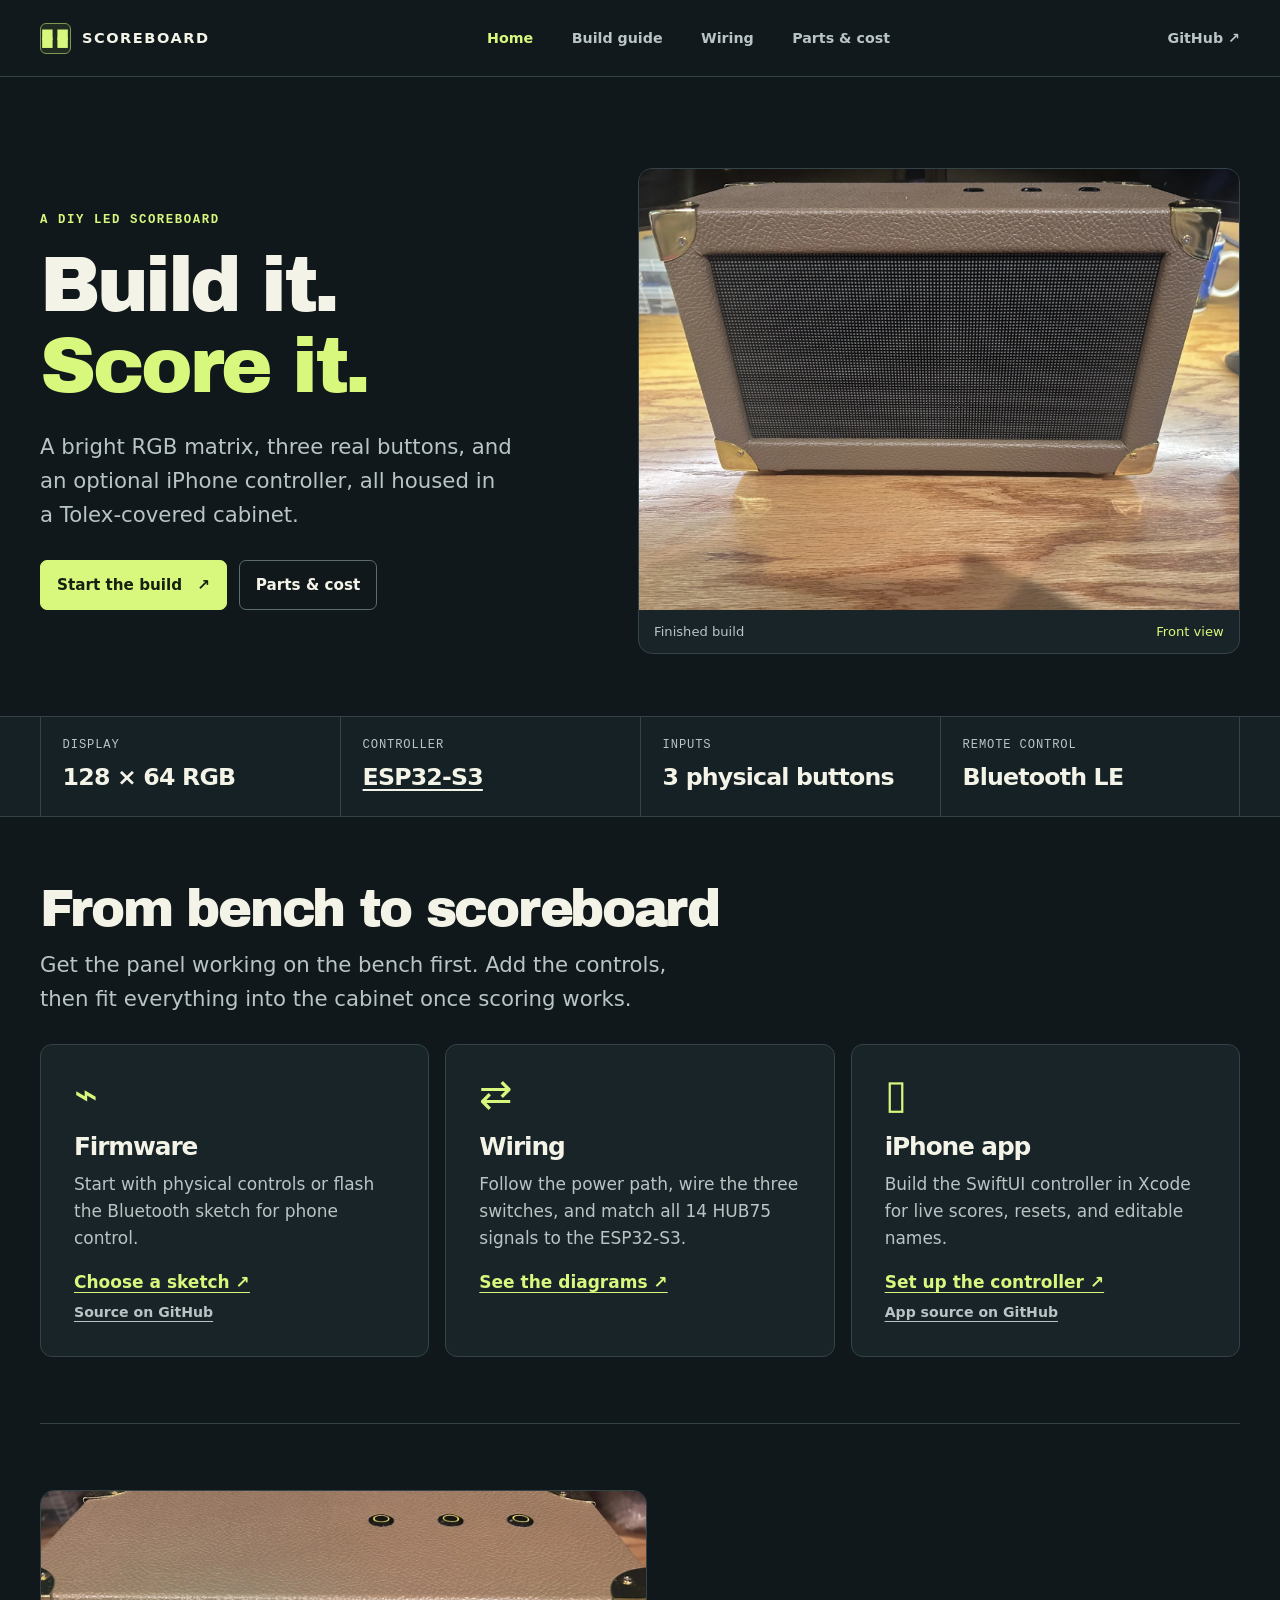
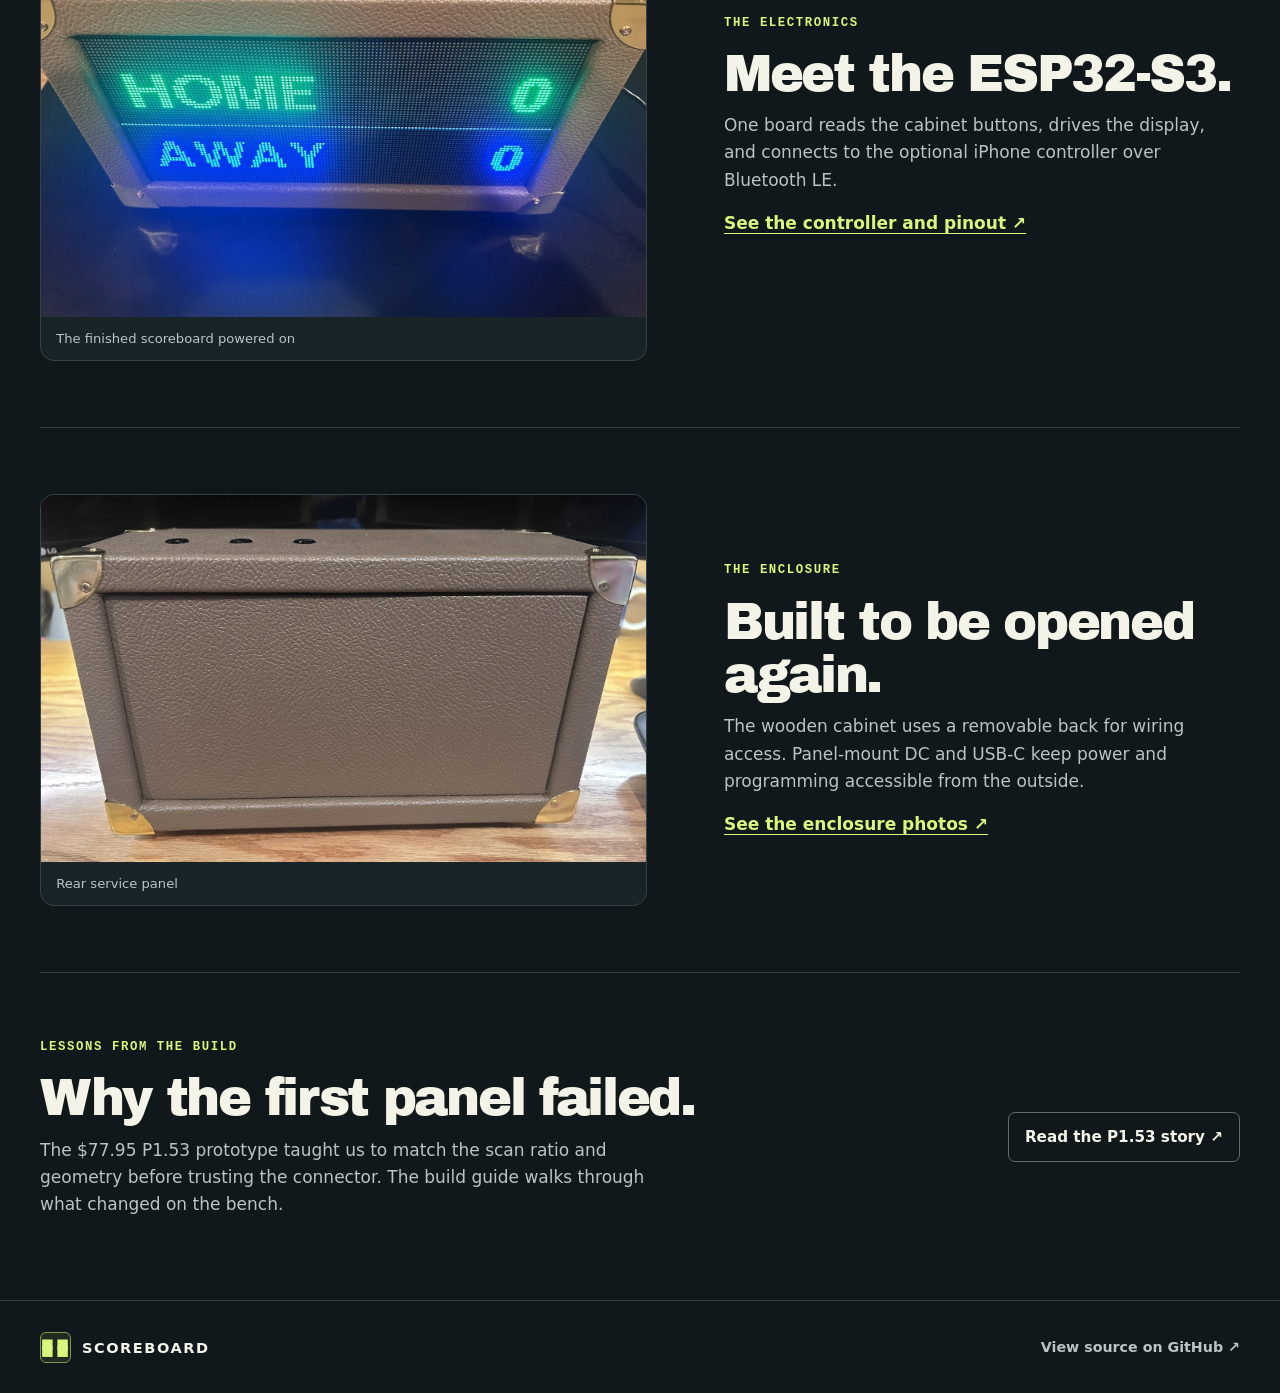
==== commit 08f6ccf8: "Revert "Use the updated scoreboard photo crops on the site" This reverts commit cf87216e9b831f226891" ====
--- a/index.html
+++ b/index.html
@@ -2,7 +2,7 @@
 <html lang="en"><head><meta charset="utf-8"><meta name="viewport" content="width=device-width, initial-scale=1">
 <title>A DIY LED scoreboard · Scoreboard</title><meta name="description" content="Build a Tolex-covered LED scoreboard with an ESP32-S3 and an optional Bluetooth iPhone controller.">
 <link rel="canonical" href="https://scoreboard.digitalmf.net/">
-<meta property="og:title" content="A DIY LED scoreboard · Scoreboard"><meta property="og:description" content="Build a Tolex-covered LED scoreboard with an ESP32-S3 and an optional Bluetooth iPhone controller."><meta property="og:image" content="https://scoreboard.digitalmf.net/site-assets/scoreboard-front.webp?v=b57e929">
+<meta property="og:title" content="A DIY LED scoreboard · Scoreboard"><meta property="og:description" content="Build a Tolex-covered LED scoreboard with an ESP32-S3 and an optional Bluetooth iPhone controller."><meta property="og:image" content="https://scoreboard.digitalmf.net/site-assets/scoreboard-front.webp">
 <meta name="theme-color" content="#11191c"><link rel="icon" href="ios/ScoreboardController/ScoreboardController/Assets.xcassets/AppIcon.appiconset/AppIcon.png"><link rel="stylesheet" href="site-assets/site.css"></head><body>
 <a class="skip" href="#content">Skip to content</a><header class="site-header"><div class="wrap header-inner">
 <a class="brand" href="./"><span class="brand-mark" aria-hidden="true">▪▪<br>▪▪</span>SCOREBOARD</a><nav aria-label="Main navigation"><a href="./" aria-current="page">Home</a><a href="build.html">Build guide</a><a href="wiring.html">Wiring</a><a href="parts.html">Parts &amp; cost</a></nav>
@@ -12,7 +12,7 @@
 <div class="hero-copy"><p class="eyebrow">A DIY LED scoreboard</p><h1>Build it.<br><em>Score it.</em></h1>
 <p class="lede">A bright RGB matrix, three real buttons, and an optional iPhone controller, all housed in a Tolex-covered cabinet.</p>
 <div class="actions"><a class="button primary" href="build.html">Start the build <span aria-hidden="true">↗</span></a><a class="button" href="parts.html">Parts &amp; cost</a></div></div>
-<figure class="hero-photo"><img src="site-assets/scoreboard-front.webp?v=b57e929" alt="Finished brown Tolex scoreboard with gold corner protectors and a dark LED matrix" fetchpriority="high"><figcaption>Finished build <span>Front view</span></figcaption></figure>
+<figure class="hero-photo"><img src="site-assets/scoreboard-front.webp" alt="Finished brown Tolex scoreboard with gold corner protectors and a dark LED matrix" fetchpriority="high"><figcaption>Finished build <span>Front view</span></figcaption></figure>
 </section>
 <div class="spec-band"><dl class="wrap specs"><div><dt>Display</dt><dd>128 × 64 RGB</dd></div><div><dt>Controller</dt><dd><a href="parts.html#esp32">ESP32-S3</a></dd></div><div><dt>Inputs</dt><dd>3 physical buttons</dd></div><div><dt>Remote control</dt><dd>Bluetooth LE</dd></div></dl></div>
 <section class="wrap section"><h2>From bench to scoreboard</h2><p class="lede">Get the panel working on the bench first. Add the controls, then fit everything into the cabinet once scoring works.</p>
@@ -22,7 +22,7 @@
 <article class="card"><span class="card-icon" aria-hidden="true">▯</span><h3>iPhone app</h3><p>Build the SwiftUI controller in Xcode for live scores, resets, and editable names.</p><a href="build.html#iphone">Set up the controller ↗</a><a class="secondary-link" href="https://github.com/mjf028/scoreboard-pages/tree/main/ios/ScoreboardController">App source on GitHub</a></article>
 </div></section>
 <section class="wrap section feature"><figure class="detail-photo powered-photo"><img src="site-assets/scoreboard-powered.webp" alt="Powered-on Tolex-covered scoreboard with HOME in green and AWAY in blue" loading="lazy"><figcaption>The finished scoreboard powered on</figcaption></figure><div><p class="eyebrow">The electronics</p><h2>Meet the ESP32-S3.</h2><p>One board reads the cabinet buttons, drives the display, and connects to the optional iPhone controller over Bluetooth LE.</p><a class="text-link" href="parts.html#esp32">See the controller and pinout ↗</a></div></section>
-<section class="wrap section feature"><figure class="detail-photo"><img src="site-assets/scoreboard-rear.webp?v=b57e929" alt="Rear of the scoreboard showing the removable Tolex-covered service panel" loading="lazy"><figcaption>Rear service panel</figcaption></figure>
+<section class="wrap section feature"><figure class="detail-photo"><img src="site-assets/scoreboard-rear.webp" alt="Rear of the scoreboard showing the removable Tolex-covered service panel" loading="lazy"><figcaption>Rear service panel</figcaption></figure>
 <div><p class="eyebrow">The enclosure</p><h2>Built to be opened again.</h2><p>The wooden cabinet uses a removable back for wiring access. Panel-mount DC and USB-C keep power and programming accessible from the outside.</p><a class="text-link" href="build.html#enclosure">See the enclosure photos ↗</a></div></section>
 <section class="wrap section build-lesson"><div><p class="eyebrow">Lessons from the build</p><h2>Why the first panel failed.</h2><p>The $77.95 P1.53 prototype taught us to match the scan ratio and geometry before trusting the connector. The build guide walks through what changed on the bench.</p></div><a class="button" href="build.html#panel-history">Read the P1.53 story ↗</a></section></main>
 <footer><div class="wrap foot"><a class="brand" href="./"><span class="brand-mark" aria-hidden="true">▪▪<br>▪▪</span>SCOREBOARD</a><a href="https://github.com/mjf028/scoreboard-pages">View source on GitHub ↗</a></div></footer>
--- a/site-assets/site.css
+++ b/site-assets/site.css
@@ -2,9 +2,9 @@
 *{box-sizing:border-box}html{scroll-behavior:smooth}body{margin:0;background:var(--bg);color:var(--ink);font:17px/1.6 "Segoe UI",system-ui,sans-serif}a{color:var(--lime);text-underline-offset:4px}a:hover{color:#fff}a:focus-visible,button:focus-visible,input:focus-visible,summary:focus-visible{outline:2px solid var(--lime);outline-offset:4px}img{display:block;width:100%;height:auto}figure,dl,dd{margin:0}p{margin:0 0 1rem}h1,h2,h3{margin:0 0 .7rem;line-height:1.04;letter-spacing:-.045em}h1,h2{font-family:"Arial Black","Segoe UI",system-ui,sans-serif;font-weight:900}h1{font-size:clamp(3.25rem,7.7vw,7.75rem)}h1 em{color:var(--lime);font-style:normal}h2{font-size:clamp(2rem,4vw,3.55rem)}h3{font-size:1.55rem}button,input{font:inherit}code{color:var(--blue);overflow-wrap:anywhere}.wrap{width:min(var(--max),calc(100% - 80px));margin-inline:auto}
 .skip{position:absolute;left:16px;top:8px;z-index:4;padding:8px 14px;background:var(--bg);transform:translateY(-180%)}.skip:focus{transform:none}.site-header{border-bottom:1px solid var(--line);background:#11191c}.header-inner,.foot{display:flex;align-items:center;justify-content:space-between;gap:18px;min-height:76px}.brand{display:inline-flex;align-items:center;gap:11px;font-weight:900;letter-spacing:.105em;font-size:.91rem;color:var(--ink);text-decoration:none;white-space:nowrap}.brand-mark{display:inline-grid;place-content:center;width:31px;height:31px;border:1px solid #7d9851;border-radius:6px;background:#202b22;color:var(--lime);font:700 21px/.37 system-ui;letter-spacing:1px}.header-inner nav{display:flex;align-items:center;gap:clamp(12px,3vw,40px)}.header-inner nav a,.source-link,.foot>a:last-child{font-size:.89rem;font-weight:650;text-decoration:none;color:var(--muted);white-space:nowrap}.header-inner nav a[aria-current],.source-link:hover,.header-inner nav a:hover{color:var(--lime)}
 .hero{display:grid;grid-template-columns:.94fr 1.06fr;gap:clamp(24px,5vw,80px);align-items:center;padding:clamp(42px,7.1vw,106px) 0 62px}.hero-copy{min-width:0}.eyebrow{color:var(--lime);font:700 .77rem/1.4 ui-monospace,"Courier New",monospace;text-transform:uppercase;letter-spacing:.13em;margin:0 0 1rem}.lede{font-size:clamp(1.06rem,1.7vw,1.33rem);color:var(--muted);max-width:49ch}.hero .lede{max-width:35ch;margin-top:1.5rem}.actions{display:flex;gap:12px;flex-wrap:wrap;margin-top:1.7rem}.button{display:inline-flex;align-items:center;gap:15px;justify-content:center;padding:.75rem 1rem;min-height:47px;color:var(--ink);background:transparent;border:1px solid #5d6d6f;border-radius:7px;font-weight:750;font-size:.95rem;text-decoration:none;cursor:pointer}.button:hover{border-color:var(--lime);color:var(--lime)}.primary{background:var(--lime);border-color:var(--lime);color:#162010}.primary:hover{background:#e8ffac;color:#162010}
-.hero-photo,.detail-photo,.diagram{border:1px solid var(--line);border-radius:14px;overflow:hidden;background:var(--surface)}.hero-photo img{aspect-ratio:1983/1092}.hero-photo figcaption,.detail-photo figcaption,.diagram figcaption{padding:.69rem .95rem;color:var(--muted);font-size:.82rem;display:flex;justify-content:space-between;gap:8px}.hero-photo figcaption span{color:var(--lime)}
+.hero-photo,.detail-photo,.diagram{border:1px solid var(--line);border-radius:14px;overflow:hidden;background:var(--surface)}.hero-photo img{aspect-ratio:1.36;object-fit:cover}.hero-photo figcaption,.detail-photo figcaption,.diagram figcaption{padding:.69rem .95rem;color:var(--muted);font-size:.82rem;display:flex;justify-content:space-between;gap:8px}.hero-photo figcaption span{color:var(--lime)}
 .spec-band{background:#152125;border-block:1px solid var(--line)}.specs{display:grid;grid-template-columns:repeat(4,1fr)}.specs>div{padding:1.25rem 1.35rem;border-left:1px solid var(--line)}.specs>div:last-child{border-right:1px solid var(--line)}.specs dt{font:.76rem/1.35 ui-monospace,monospace;text-transform:uppercase;letter-spacing:.07em;color:var(--muted)}.specs dd{margin-top:5px;font-size:clamp(1rem,2vw,1.48rem);font-weight:800;letter-spacing:-.035em}
-.section{padding-block:66px}.card-grid{display:grid;grid-template-columns:repeat(3,1fr);gap:16px;margin-top:28px}.card,.choice>div{padding:clamp(16px,2.7vw,33px);background:var(--surface);border:1px solid var(--line);border-radius:12px}.card-icon{display:block;color:var(--lime);font:2.5rem/1 ui-monospace,monospace;margin-bottom:16px}.card p,.feature p,.guide-content p,.guide-content li{color:var(--muted)}.card a,.text-link,.choice a{font-weight:750}.card .secondary-link{display:block;color:var(--muted);font-size:.88rem;margin-top:5px}.feature{display:grid;grid-template-columns:1fr .85fr;gap:clamp(24px,6vw,95px);align-items:center;border-top:1px solid var(--line)}.feature img{aspect-ratio:2048/1133;object-fit:cover}.feature .eyebrow{color:var(--lime)}footer{border-top:1px solid var(--line)}.foot{min-height:92px}
+.section{padding-block:66px}.card-grid{display:grid;grid-template-columns:repeat(3,1fr);gap:16px;margin-top:28px}.card,.choice>div{padding:clamp(16px,2.7vw,33px);background:var(--surface);border:1px solid var(--line);border-radius:12px}.card-icon{display:block;color:var(--lime);font:2.5rem/1 ui-monospace,monospace;margin-bottom:16px}.card p,.feature p,.guide-content p,.guide-content li{color:var(--muted)}.card a,.text-link,.choice a{font-weight:750}.card .secondary-link{display:block;color:var(--muted);font-size:.88rem;margin-top:5px}.feature{display:grid;grid-template-columns:1fr .85fr;gap:clamp(24px,6vw,95px);align-items:center;border-top:1px solid var(--line)}.feature img{aspect-ratio:1.65;object-fit:cover}.feature .eyebrow{color:var(--lime)}footer{border-top:1px solid var(--line)}.foot{min-height:92px}
 .intro{padding-block:58px 34px}.intro h1{font-size:clamp(3.15rem,6.6vw,6.2rem)}.intro .lede{max-width:63ch}.guide-layout{display:grid;grid-template-columns:190px minmax(0,850px);gap:clamp(25px,5vw,77px);padding-bottom:60px}.toc{align-self:start;position:sticky;top:25px;display:grid;gap:11px;padding:14px 0;border-top:1px solid var(--line)}.toc a{color:var(--muted);font-size:.93rem;text-decoration:none}.toc a:hover{color:var(--lime)}.guide-section{padding:28px 0 39px;border-top:1px solid var(--line);scroll-margin-top:20px}.guide-section h2{font-size:clamp(1.75rem,3.35vw,3rem)}.guide-section ol,.guide-section ul{padding-left:1.4rem}.guide-section li+li{margin-top:6px}.choice,.photo-pair{display:grid;grid-template-columns:1fr 1fr;gap:12px;margin:16px 0}.choice>div{padding:18px}.choice h3{font-size:1.13rem}.diagram{margin:19px 0}.diagram figcaption{border-top:1px solid var(--line)}details{margin-top:17px;border:1px solid var(--line);border-radius:8px;padding:12px 14px}summary{cursor:pointer;font-weight:700;color:var(--lime)}.photo-pair img,.pinout{border-radius:5px}.pinout{margin-top:13px}
 .table-wrap{max-width:100%;overflow-x:auto;border:1px solid var(--line);border-radius:10px;margin:14px 0}table{border-collapse:collapse;width:100%;text-align:left;font-variant-numeric:tabular-nums}th,td{padding:.72rem .9rem;border-bottom:1px solid var(--line);vertical-align:top}thead th{background:#1d2a2f;color:var(--ink);font-size:.85rem;white-space:nowrap}tbody tr:nth-child(even){background:#152024}tbody tr:last-child>*{border-bottom:0}.pin-table{max-width:430px}.parts-section{padding-top:0}.budget{display:grid;grid-template-columns:minmax(170px,.6fr) 1fr;align-items:center;gap:22px;background:var(--surface);border:1px solid var(--line);border-radius:13px;padding:clamp(19px,3vw,35px);margin-bottom:24px}.budget-total{font-size:clamp(2.75rem,6vw,5rem);font-weight:900;letter-spacing:-.055em;line-height:1;color:var(--lime);margin-bottom:8px}.budget .button{min-height:38px;padding:.3rem .75rem}.small,#budget-detail,.parts-table small{color:var(--muted);font-size:.89rem}.parts-table small{display:block;font-weight:400}.parts-table th>a{font-size:.82rem}.parts-table input{width:6.3rem;padding:.35rem .5rem;border-radius:5px;border:1px solid #687c7f;background:#11191c;color:var(--ink)}.parts-table input:invalid{border-color:#ffb59a}.sr-only{position:absolute;width:1px;height:1px;overflow:hidden;clip-path:inset(50%);white-space:nowrap}
 @media(max-width:1050px){.wrap{width:calc(100% - 52px)}.hero h1{font-size:clamp(3.05rem,7.7vw,6.2rem)}}@media(max-width:760px){.wrap{width:calc(100% - 34px)}.header-inner{flex-wrap:wrap;gap:0 16px;padding:12px 0;min-height:0}.header-inner nav{order:3;width:100%;justify-content:space-between;gap:6px;padding-top:12px}.header-inner nav a,.source-link{font-size:.82rem}.hero{grid-template-columns:1fr;padding:35px 0;gap:28px}.hero h1{font-size:clamp(3.7rem,12.3vw,6rem)}.specs{grid-template-columns:repeat(2,1fr)}.specs>div:nth-child(2){border-right:1px solid var(--line)}.specs>div:nth-child(n+3){border-top:1px solid var(--line)}.card-grid,.feature,.guide-layout{grid-template-columns:1fr}.section{padding-block:38px}.parts-section{padding-top:0}.toc{position:static;grid-template-columns:1fr 1fr}.guide-layout{gap:0}.intro{padding-top:39px}.parts-table th,.parts-table td{padding:.55rem .55rem}.parts-table input{width:4.65rem}}@media(max-width:450px){.choice,.budget{grid-template-columns:1fr}.foot>a:last-child{font-size:.77rem}.parts-table th:nth-child(3),.parts-table td:nth-child(3){display:none}.parts-table thead th{white-space:normal}.hero-photo figcaption,.detail-photo figcaption,.diagram figcaption{font-size:.78rem}}@media(prefers-reduced-motion:reduce){html{scroll-behavior:auto}}@media print{.site-header,footer,.toc,.skip{display:none}.wrap{width:100%}body,.spec-band,.guide-section{color:#000;background:#fff}.guide-content p,.guide-content li{color:#000}.guide-layout{display:block}.diagram{break-inside:avoid}a{color:#172e63}}
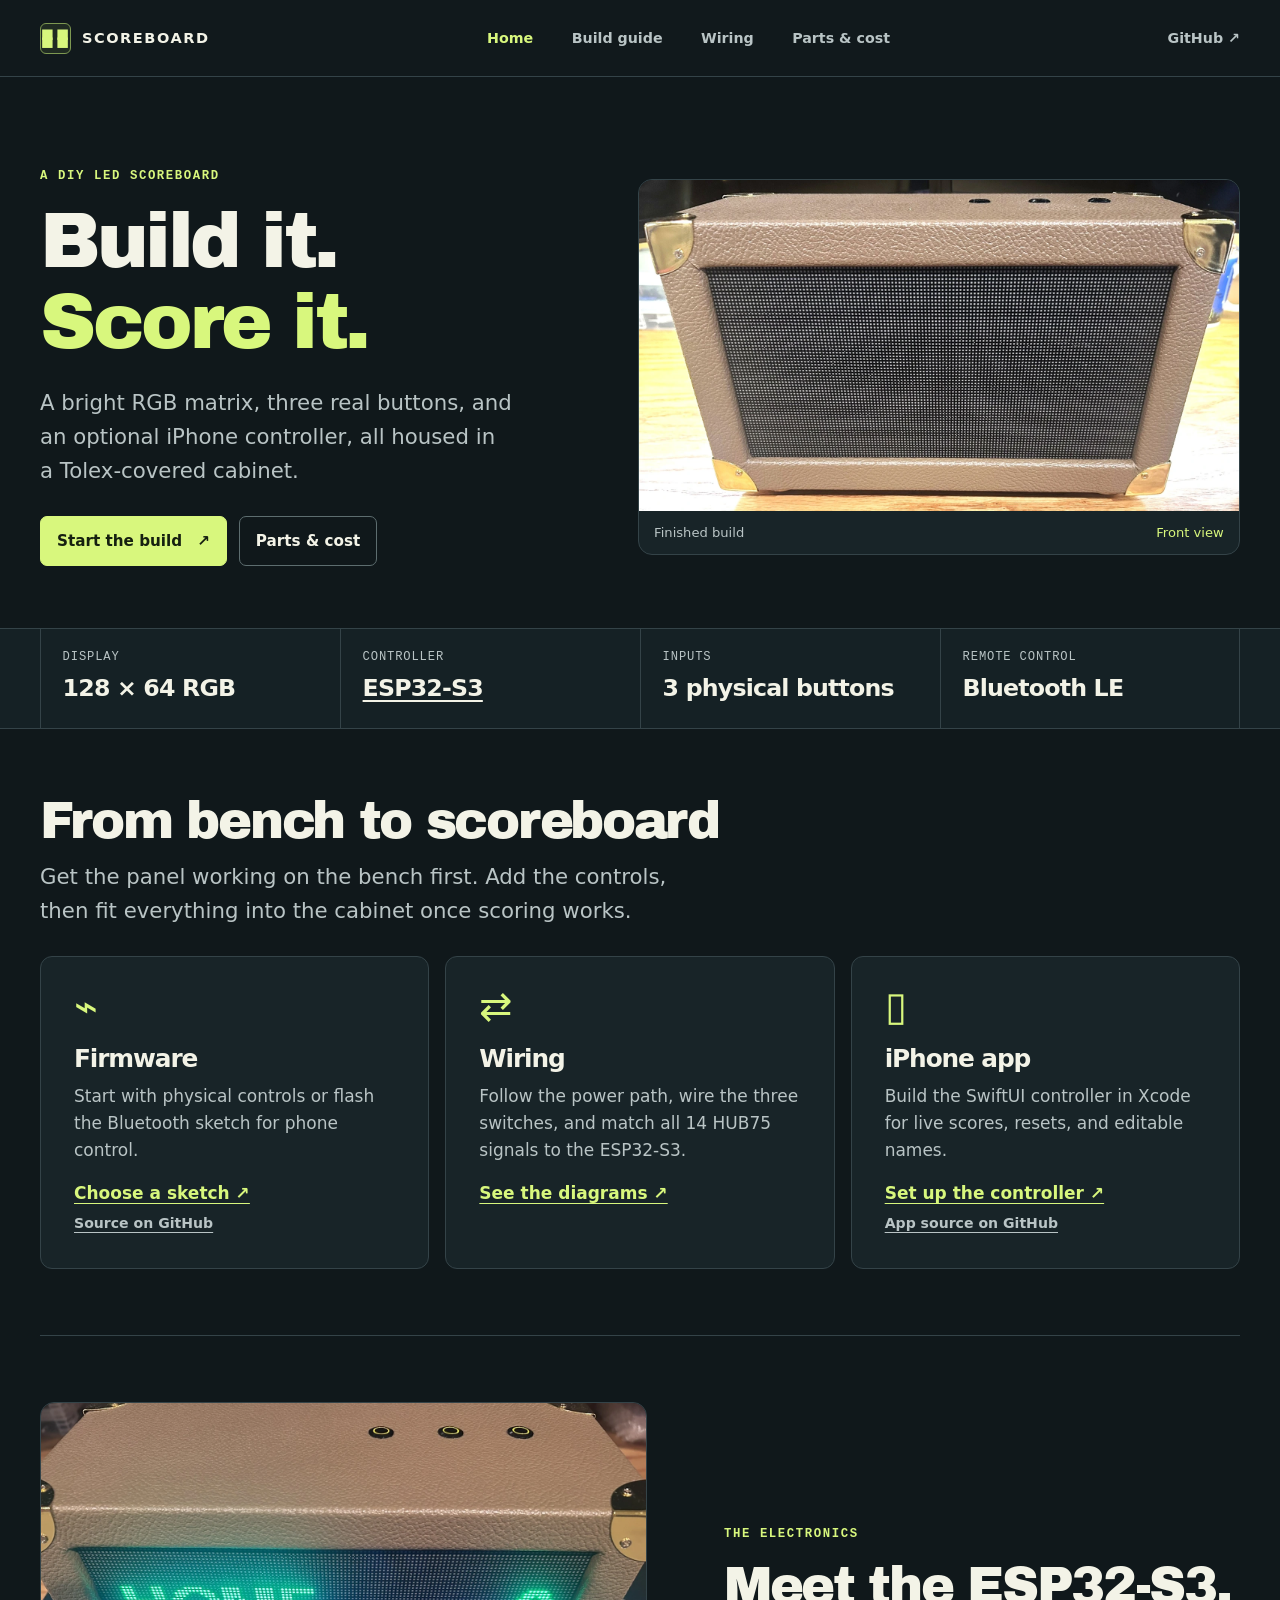
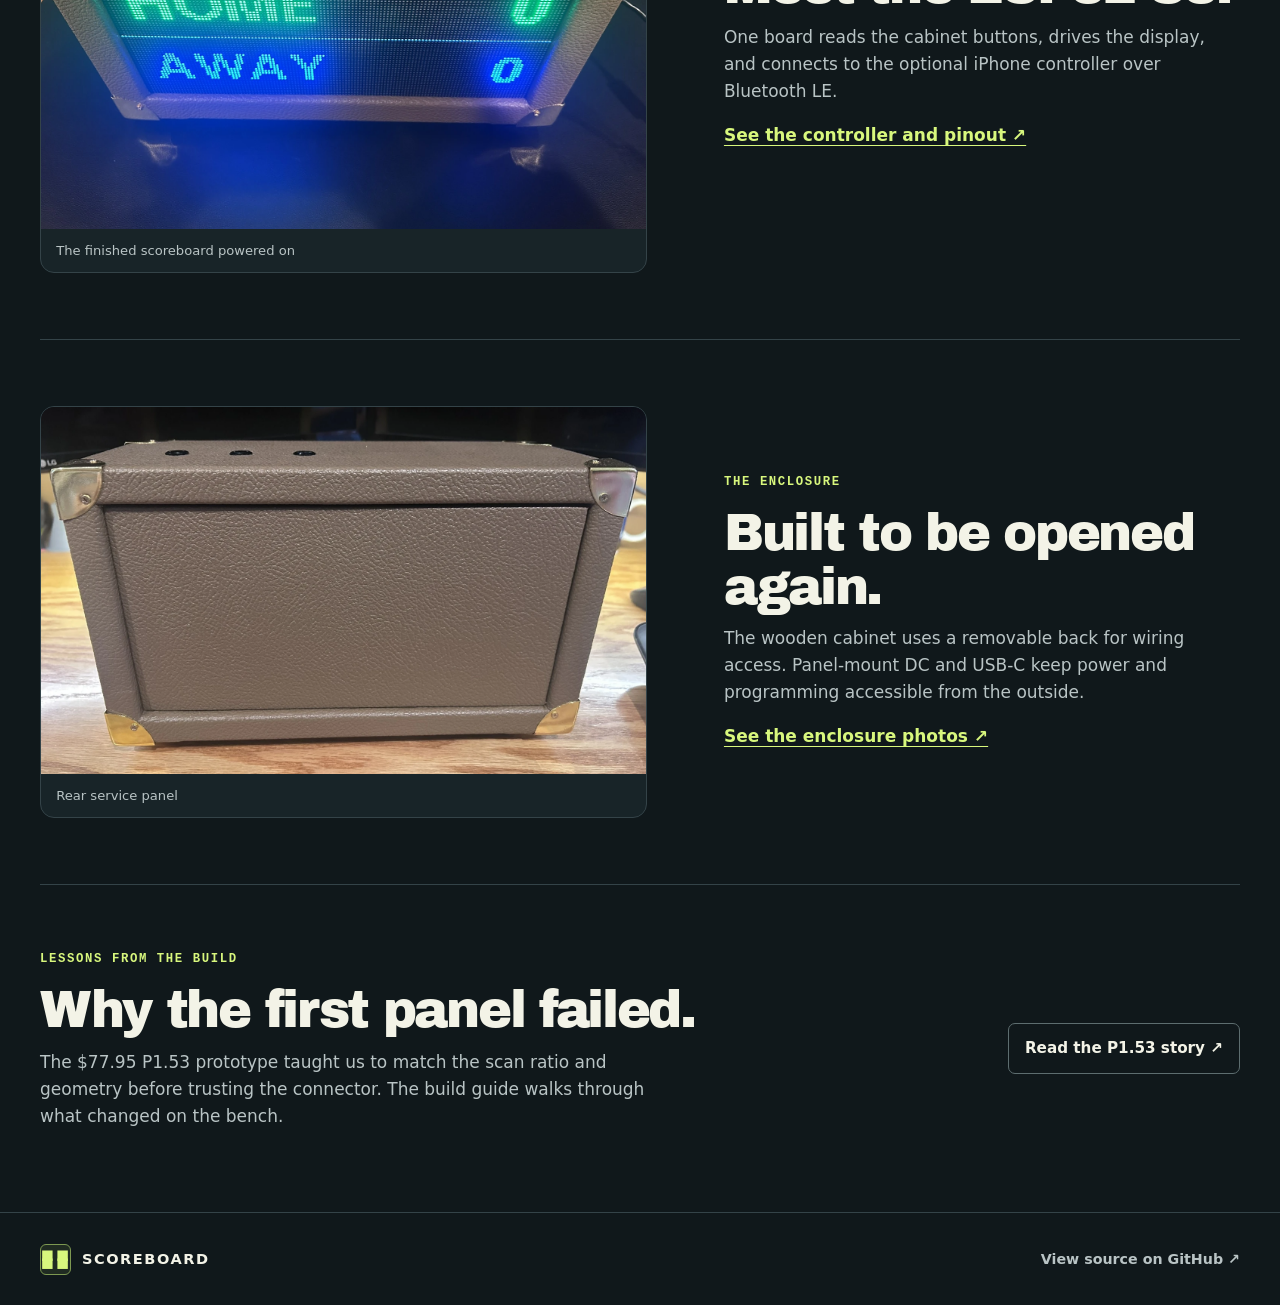
==== commit fbfb99d2: "Restore the preferred homepage photo crop" ====
--- a/index.html
+++ b/index.html
@@ -2,7 +2,7 @@
 <html lang="en"><head><meta charset="utf-8"><meta name="viewport" content="width=device-width, initial-scale=1">
 <title>A DIY LED scoreboard · Scoreboard</title><meta name="description" content="Build a Tolex-covered LED scoreboard with an ESP32-S3 and an optional Bluetooth iPhone controller.">
 <link rel="canonical" href="https://scoreboard.digitalmf.net/">
-<meta property="og:title" content="A DIY LED scoreboard · Scoreboard"><meta property="og:description" content="Build a Tolex-covered LED scoreboard with an ESP32-S3 and an optional Bluetooth iPhone controller."><meta property="og:image" content="https://scoreboard.digitalmf.net/site-assets/scoreboard-front.webp">
+<meta property="og:title" content="A DIY LED scoreboard · Scoreboard"><meta property="og:description" content="Build a Tolex-covered LED scoreboard with an ESP32-S3 and an optional Bluetooth iPhone controller."><meta property="og:image" content="https://scoreboard.digitalmf.net/site-assets/scoreboard-front.webp?v=b57e929">
 <meta name="theme-color" content="#11191c"><link rel="icon" href="ios/ScoreboardController/ScoreboardController/Assets.xcassets/AppIcon.appiconset/AppIcon.png"><link rel="stylesheet" href="site-assets/site.css"></head><body>
 <a class="skip" href="#content">Skip to content</a><header class="site-header"><div class="wrap header-inner">
 <a class="brand" href="./"><span class="brand-mark" aria-hidden="true">▪▪<br>▪▪</span>SCOREBOARD</a><nav aria-label="Main navigation"><a href="./" aria-current="page">Home</a><a href="build.html">Build guide</a><a href="wiring.html">Wiring</a><a href="parts.html">Parts &amp; cost</a></nav>
@@ -12,7 +12,7 @@
 <div class="hero-copy"><p class="eyebrow">A DIY LED scoreboard</p><h1>Build it.<br><em>Score it.</em></h1>
 <p class="lede">A bright RGB matrix, three real buttons, and an optional iPhone controller, all housed in a Tolex-covered cabinet.</p>
 <div class="actions"><a class="button primary" href="build.html">Start the build <span aria-hidden="true">↗</span></a><a class="button" href="parts.html">Parts &amp; cost</a></div></div>
-<figure class="hero-photo"><img src="site-assets/scoreboard-front.webp" alt="Finished brown Tolex scoreboard with gold corner protectors and a dark LED matrix" fetchpriority="high"><figcaption>Finished build <span>Front view</span></figcaption></figure>
+<figure class="hero-photo"><img src="site-assets/scoreboard-front.webp?v=b57e929" style="aspect-ratio:1983/1092" alt="Finished brown Tolex scoreboard with gold corner protectors and a dark LED matrix" fetchpriority="high"><figcaption>Finished build <span>Front view</span></figcaption></figure>
 </section>
 <div class="spec-band"><dl class="wrap specs"><div><dt>Display</dt><dd>128 × 64 RGB</dd></div><div><dt>Controller</dt><dd><a href="parts.html#esp32">ESP32-S3</a></dd></div><div><dt>Inputs</dt><dd>3 physical buttons</dd></div><div><dt>Remote control</dt><dd>Bluetooth LE</dd></div></dl></div>
 <section class="wrap section"><h2>From bench to scoreboard</h2><p class="lede">Get the panel working on the bench first. Add the controls, then fit everything into the cabinet once scoring works.</p>
